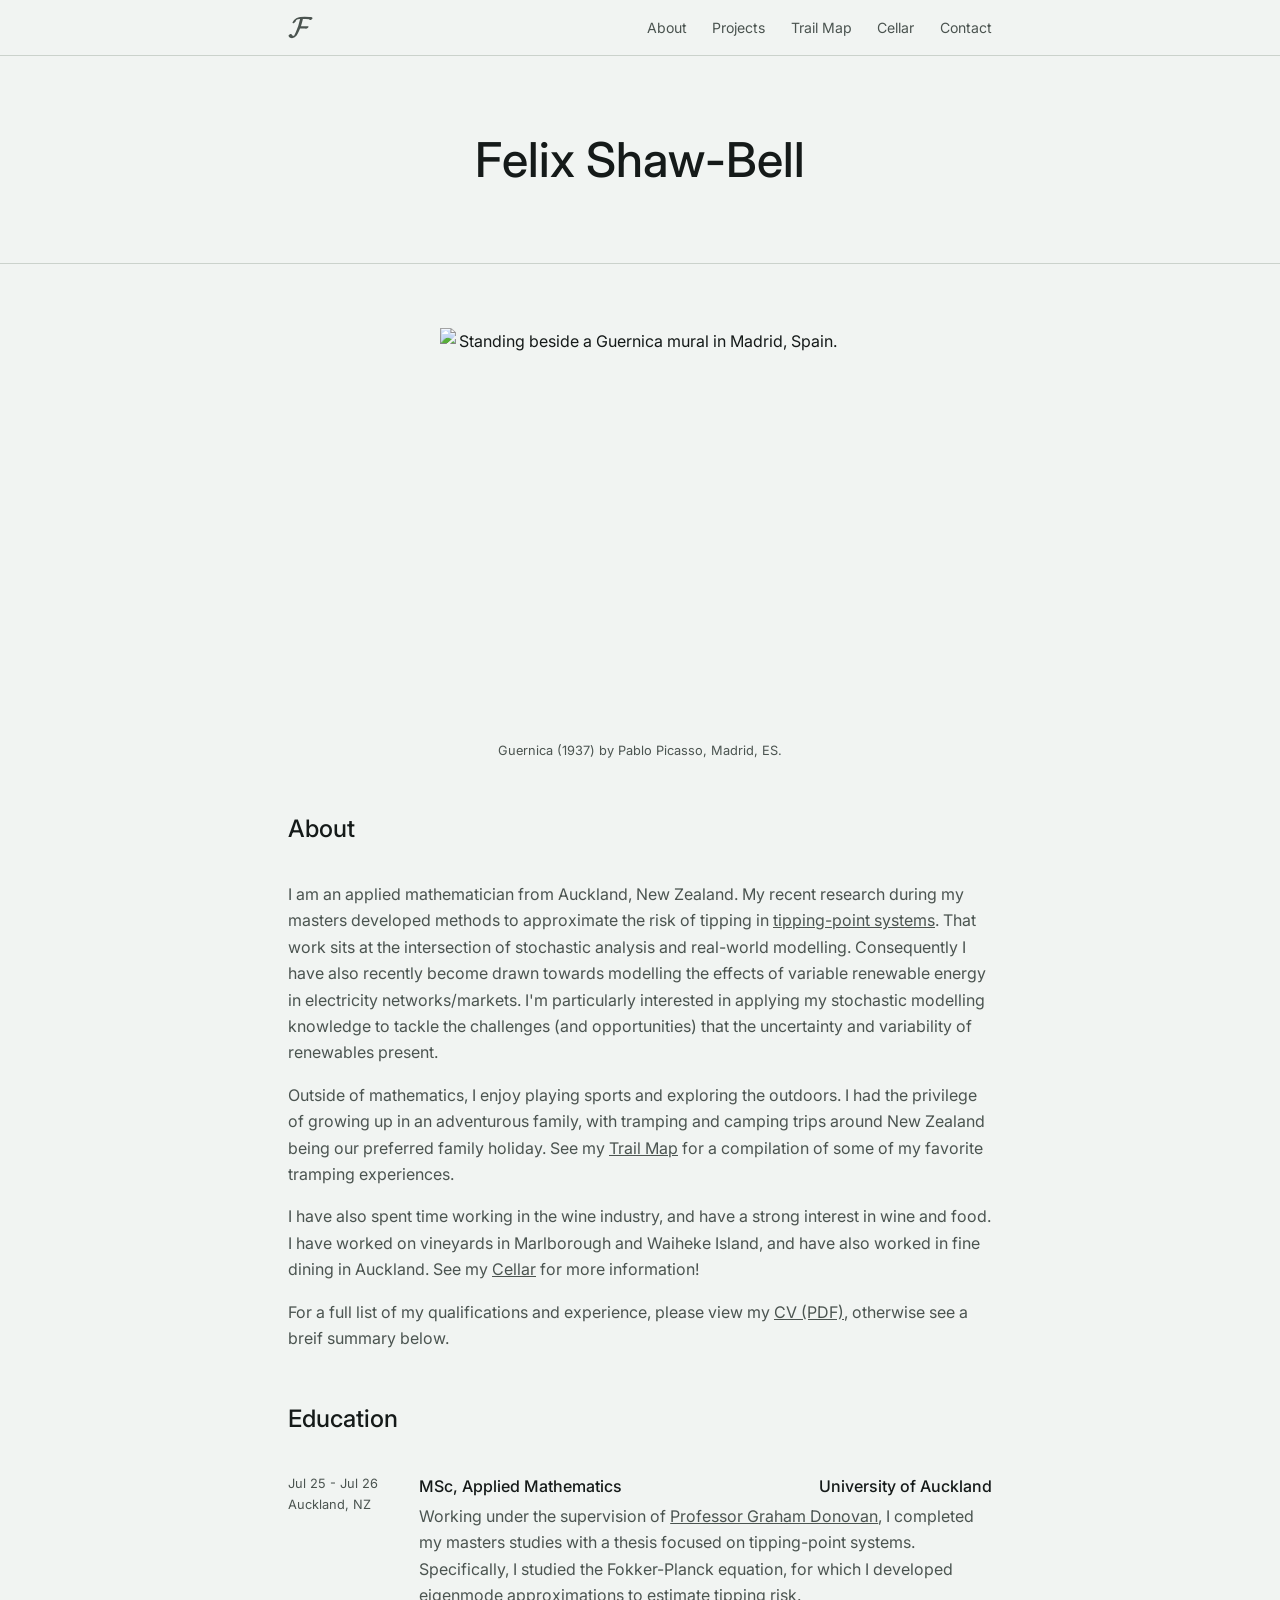
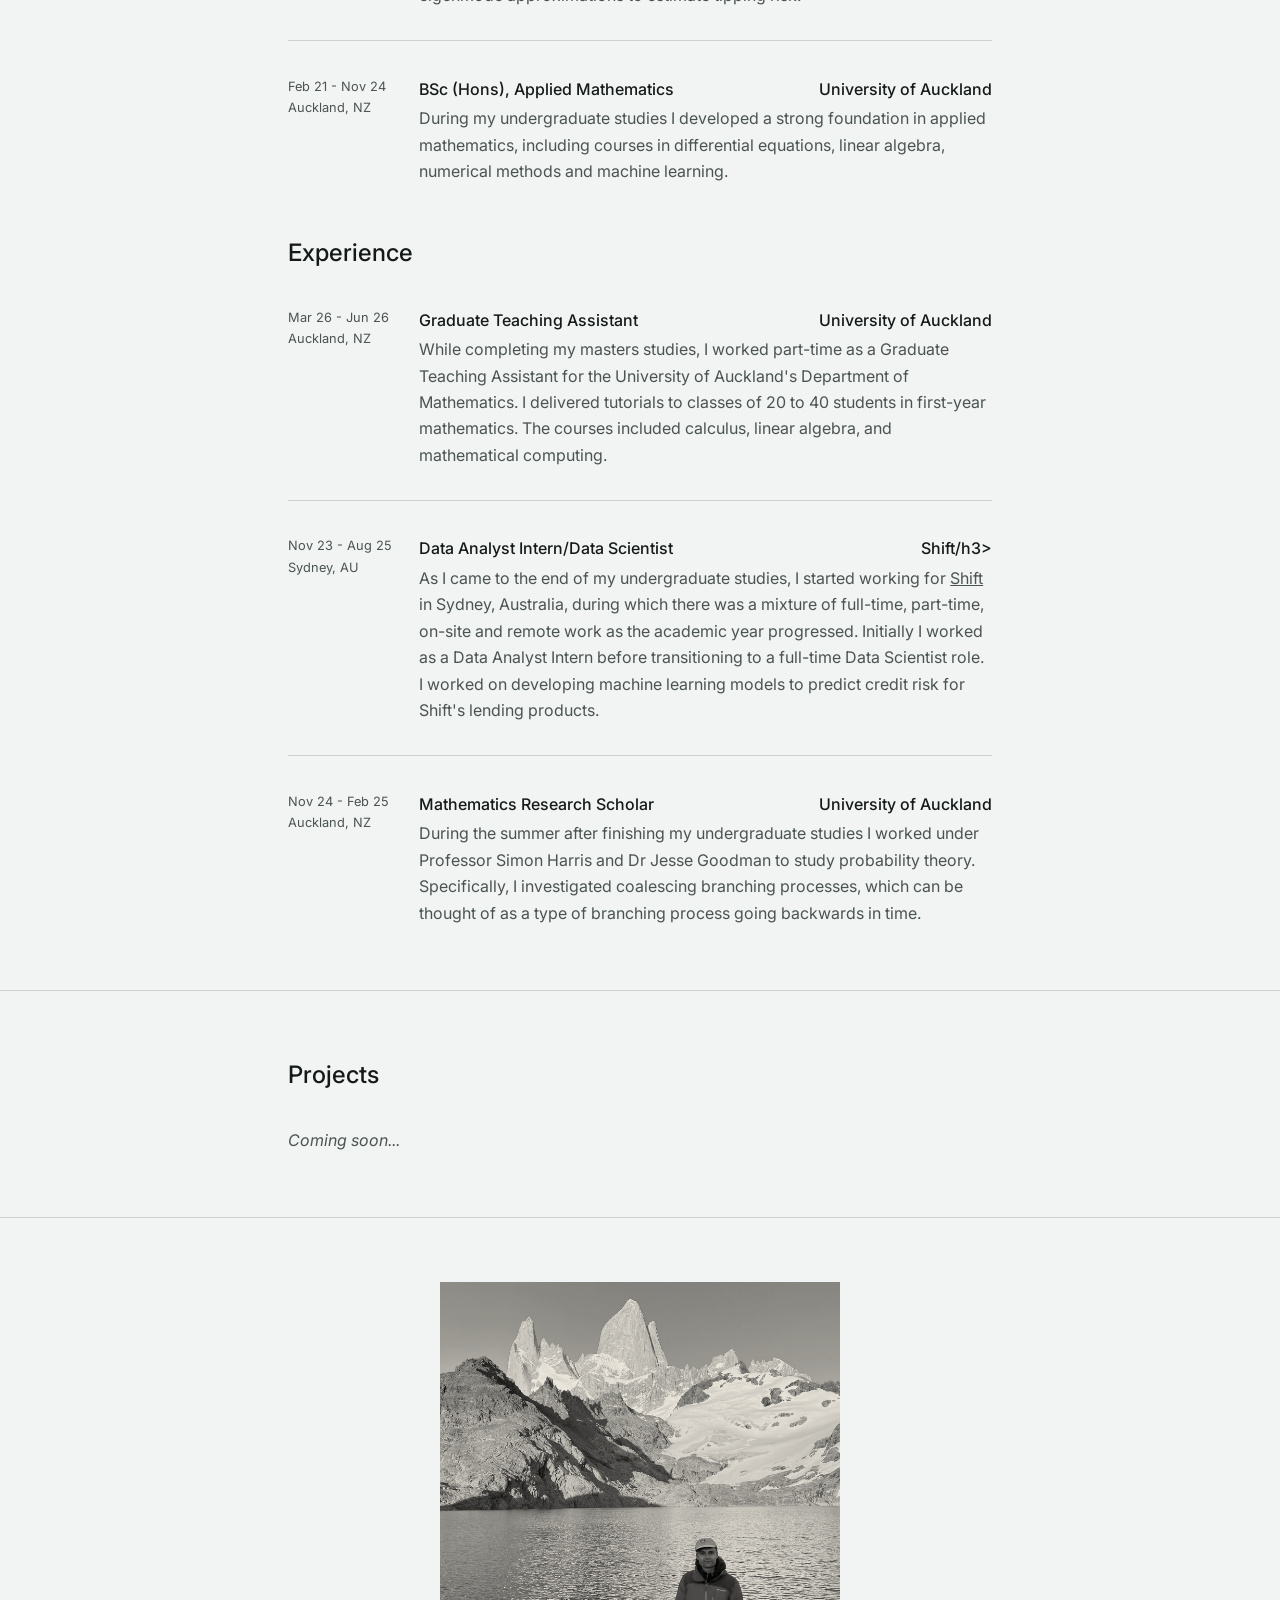
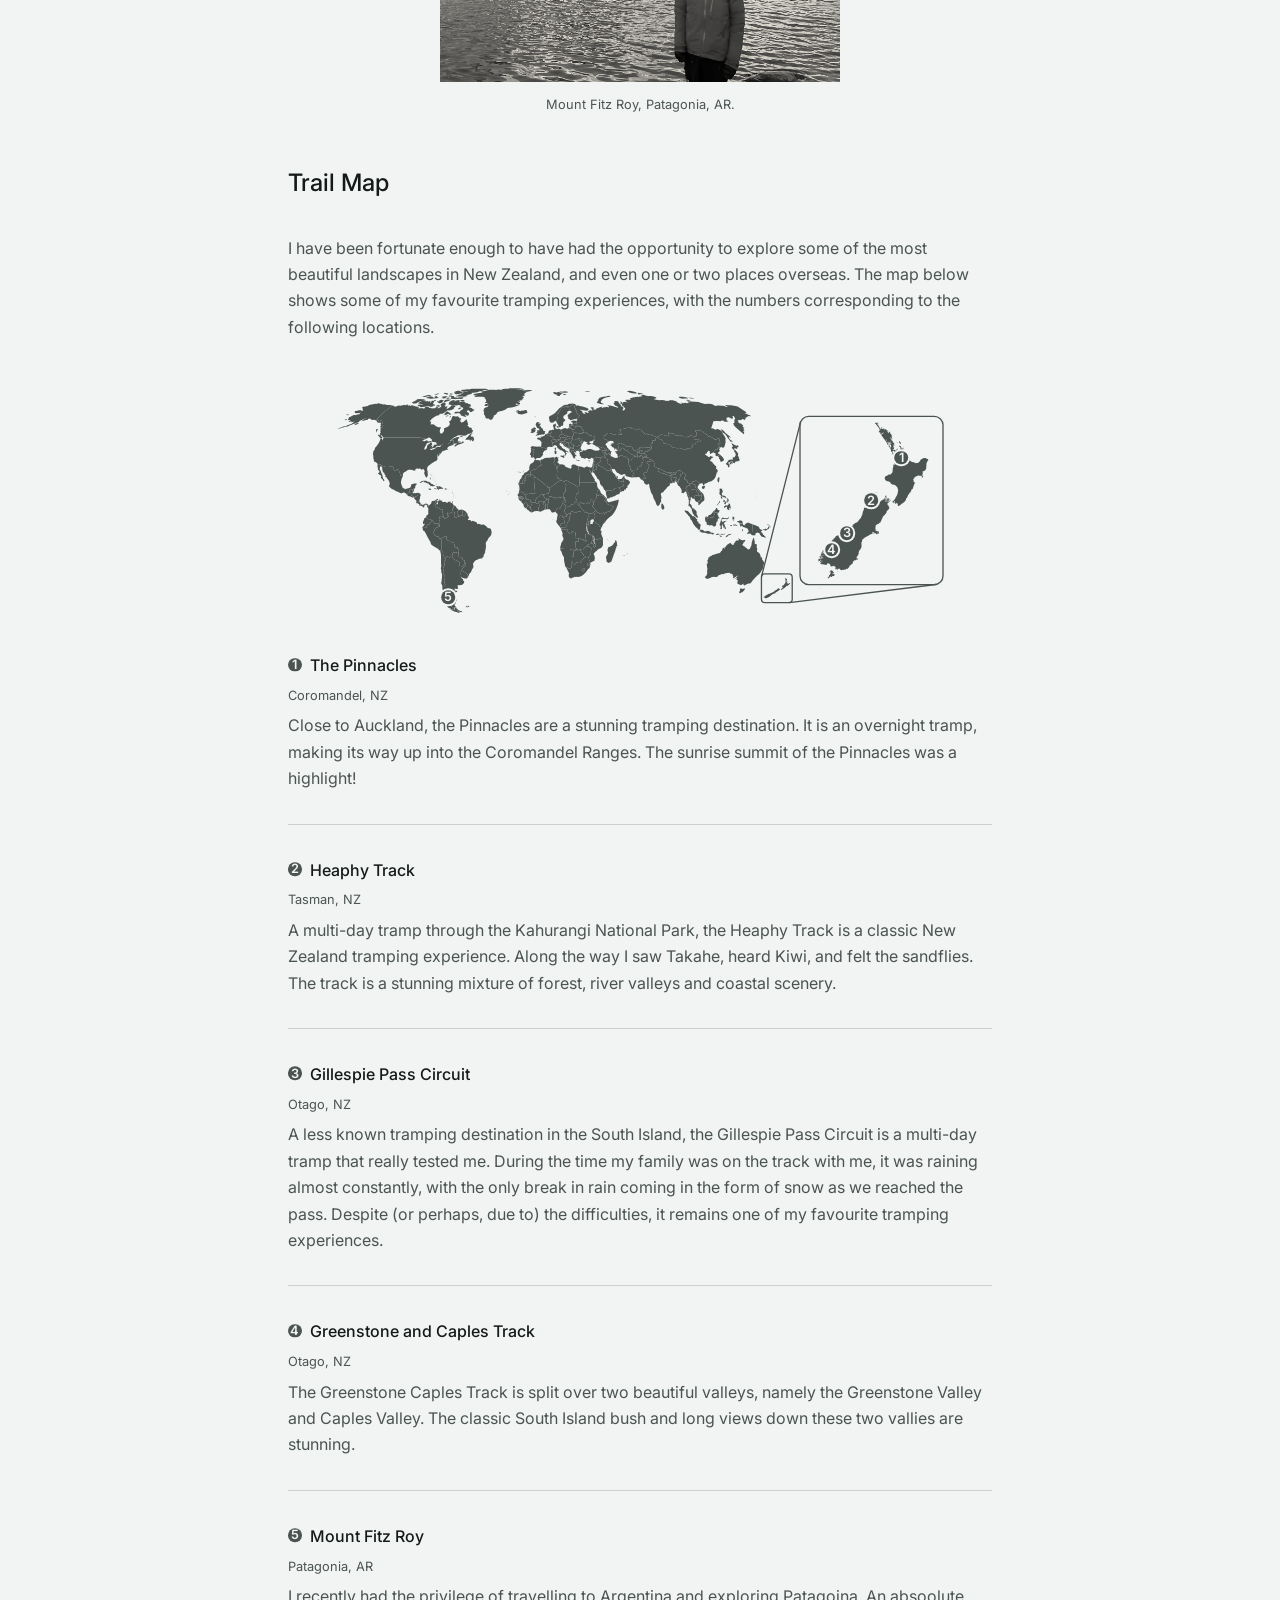
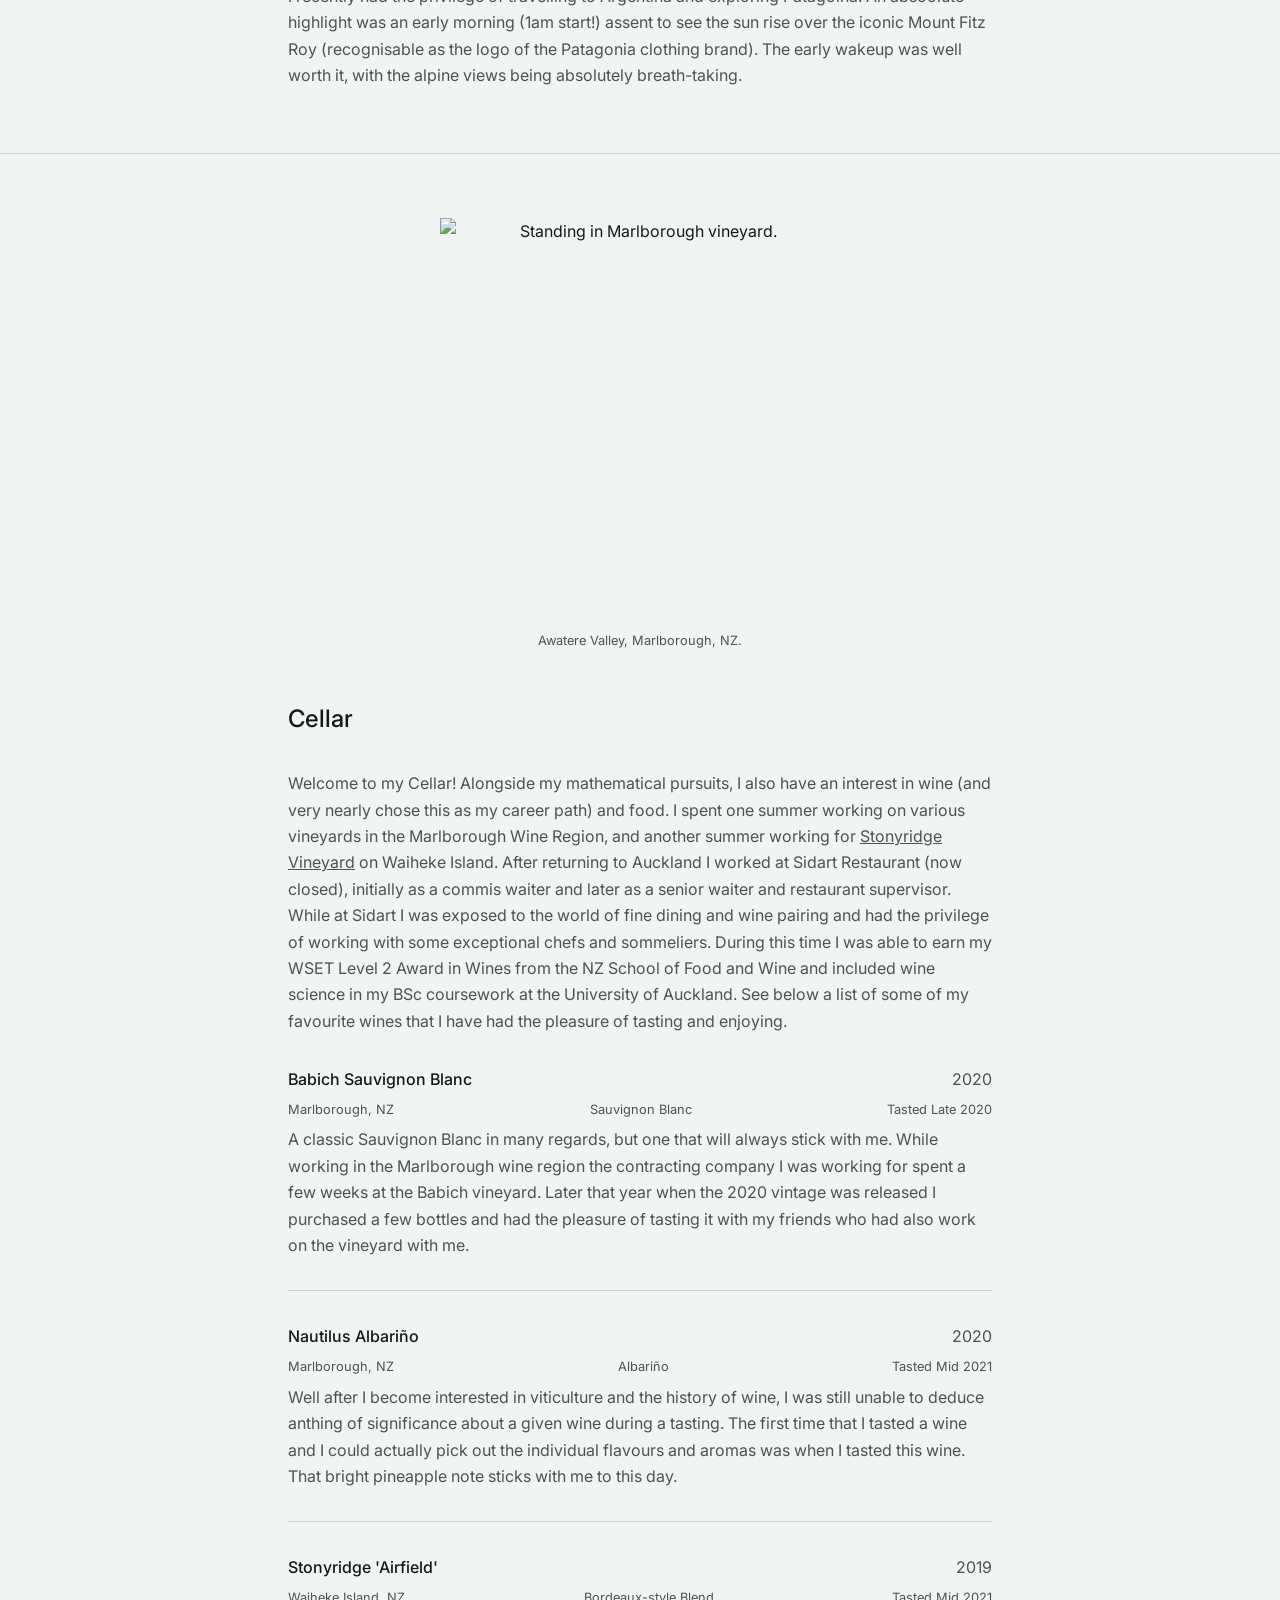
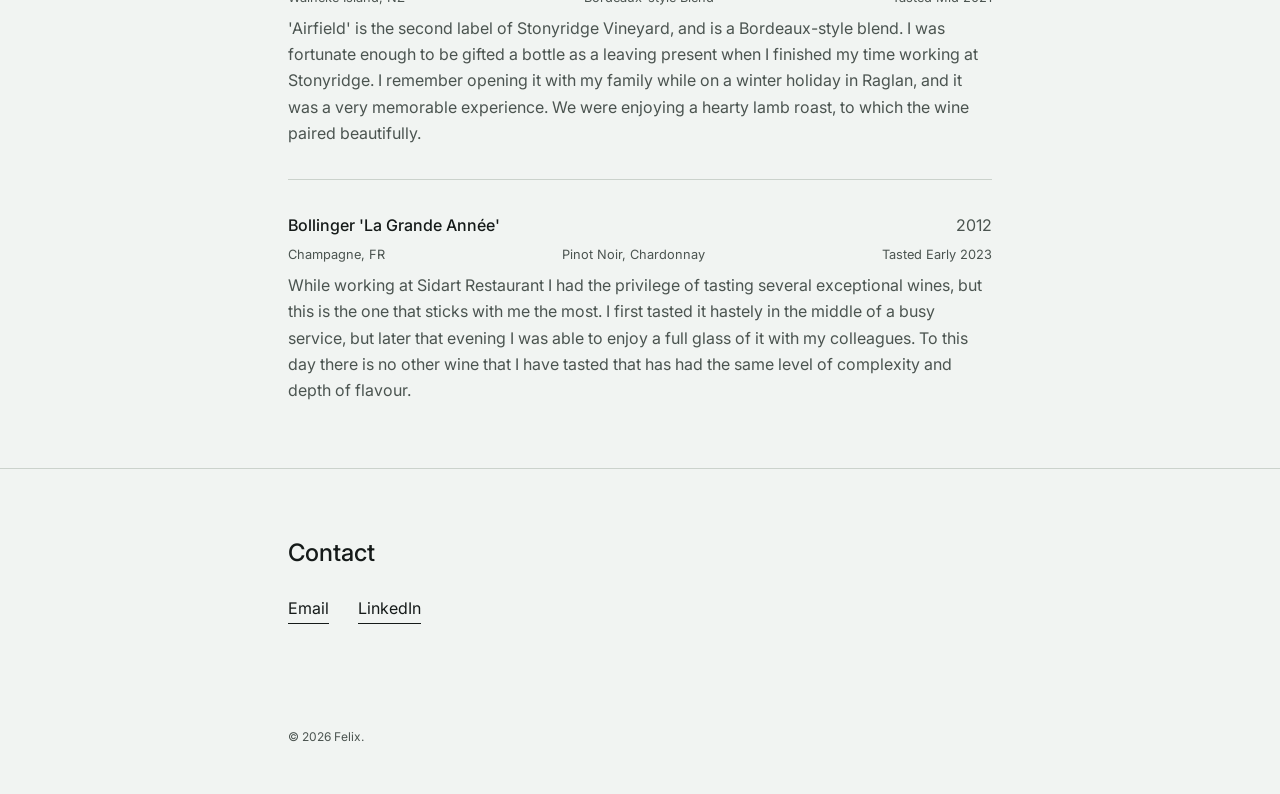
==== index.html @ f69c4944 "Hover icon." ====
<!DOCTYPE html>
<html lang="en">
  
<head>
<meta charset="UTF-8">
<meta name="viewport" content="width=device-width, initial-scale=1.0">
<title>Felix Shaw-Bell</title>
<link rel="icon" type="image/svg+xml" href="images/letter_F_logo_ink.svg">
<link rel="preconnect" href="https://fonts.googleapis.com">
<link rel="preconnect" href="https://fonts.gstatic.com" crossorigin>
<link href="https://fonts.googleapis.com/css2?family=Fraunces:opsz,wght@9..144,400;9..144,500;9..144,600&family=Inter:wght@400;500;600&family=JetBrains+Mono:wght@400;500&display=swap" rel="stylesheet">
<style>

  :root{
    --paper: #F1F4F2;
    --paper-dim: #E7EBE7;
    --ink: #151A19;
    --ink-soft: #4B5450;
    --teal: #1F6F6F;
    --teal-dim: #1F6F6F33;
    --amber: #B8863B;
    --orange: #f57900;
    --line: #CBD2CC;
    --max-w: 760px;
  }

  * { margin: 0; padding: 0; box-sizing: border-box; scroll-margin-top: 3rem;}

  html { scroll-behavior: smooth; }

  body{
    background: var(--paper);
    color: var(--ink);
    font-family: 'Inter', sans-serif;
    line-height: 1.65;
    font-size: 16px;
    -webkit-font-smoothing: antialiased;
  }

  a { color: inherit; 
    transition: color 0.3s ease;
    }
  
  a:hover {
    color: var(--ink);
  }

  .marker:hover {
    background: var(--ink); 
  }

  .wrap{
    max-width: var(--max-w);
    margin: 0 auto;
    padding: 0 1.75rem;
  }

  h1, h2, h3 { font-family: 'Inter', sans-serif; font-weight: 500; letter-spacing: 0; }

  /* ---------- Nav ---------- */
  header{
    position: sticky; top: 0; z-index: 10;
    background: rgba(241,244,242,0.88);
    backdrop-filter: blur(6px);
    border-bottom: 1px solid var(--line);
  }
  header .wrap{
    display: flex; 
    align-items: center; 
    justify-content: space-between;
    padding-top: 0.9rem; padding-bottom: 0.9rem;
  }
  header .wrap > a {
    display: flex;
    align-items: center;
  }

  nav ul{ list-style: none; display: flex; gap: 1.6rem; }
  nav a{
    font-size: 0.88rem; text-decoration: none; color: var(--ink-soft);
    transition: color 0.3s ease;
  }
  nav a:hover{ color: var(--ink); }

  /* ---------- Hero ---------- */
  .hero{
    position: relative;
    padding: 4rem 0 4rem;
    overflow: hidden;
  }
  .hero .wrap{ position: relative; z-index: 2; }
  .hero h1{
    font-size: clamp(2.1rem, 5vw, 3rem);
    max-width: var(--max-w);
    margin: 0 0 0;
  }

  /* ---------- Sections ---------- */
  section.block{
    padding: 4rem 0 4rem;
    border-top: 1px solid var(--line);
  }
  section.block h2{
    font-size: 1.5rem;
    color: var(--ink);
    margin: 3rem 0 0;
  }
  section.block h3{
    font-size: 1.25rem;
    color: var(--ink);
    margin: 2rem 0 0;
  }
  section.block .body-text{
    color: var(--ink-soft);
    max-width: var(--max-w);
    margin: 2rem 0 0;
  }
  section.block .body-text + .body-text{ margin-top: 1rem; }

  section.block > .wrap:first-of-type > h2:first-child {
    margin-top: 0;
  }

  .t-row{
    display: grid;
    grid-template-columns: 7rem 1fr;
    gap: 1.2rem;
    padding: 2rem 0 2rem;
    border-bottom: 1px solid var(--line);
  }
  .t-row:last-child{ 
    border-bottom: none; 
    padding-bottom: 0;
  }
  .t-row .when{
    font-family: 'Inter', sans-serif;
    font-size: 0.8rem;
    color: var(--ink-soft);
    padding-top: 0.15rem;
  }
  .t-row .what{ padding-top: 0.15rem; }
  .t-row .what h3{ font-size: 1rem; margin-top: 0; margin-bottom: 0.2rem; }
  .t-row .what p{ font-size: 1rem; color: var(--ink-soft); }


  /* ---------- Wine Notes ---------- */
  .wine-note {
    max-width: var(--max-w);
    margin: 0 0 0;
    padding: 2rem 0 2rem;
    border-bottom: 1px solid var(--line);
  }
  .wine-note:last-child{ 
    border-bottom: none; 
    padding-bottom: 0;
  }
  .wine-note .wine-note__header h3{ font-size: 1rem; margin: 0 0 0 ; }

  .wine-note__header {
    display: flex;
    justify-content: space-between;
    margin: 0;
    padding: 0;
    border-bottom: none;
    z-index: 0;
  }
  .wine-note__name {
    font-size: 1rem;
    color: var(--ink);
  }
  .wine-note__vintage {
    font-size: 1rem;
    color: var(--ink-soft);
    white-space: nowrap;
  }
  .wine-note__meta {
    display: flex;
    flex-wrap: wrap;
    justify-content: space-between;
    margin-top: 0.4rem;
    font-size: 0.8rem;
    color: var(--ink-soft);
  }

  .wine-note__vineyard {
    font-weight: 500;
    color: var(--ink);
  }
  .wine-note__body {
    margin-top: 0.4rem;
    color: var(--ink-soft);
    line-height: 1.65;
  }

  /* ---------- Figures ---------- */
  figure {
    margin: 3rem 0rem 0rem;
    text-align: center;
  }
  section.block > .wrap figure:first-child {
    margin-top: 0;
  }

  figure img {
    display: block;
    margin: 0 auto;
    max-width: 100%;
    height: auto;
  }
  .figure-caption {
    margin-top: 0.75rem;
    font-family: 'Inter', sans-serif;
    font-size: 0.8rem;
    color: var(--ink-soft);
    text-align: center;
  }

  .marked-image {
    position: relative;
    display: inline-block;
    max-width: 100%;
  }

  .marked-image img {
    display: block;
    width: 100%;
    height: auto;
  }

  .marker {
    position: absolute;
    transform: translate(-50%, -50%); /* centers marker on the coordinate */
    width: 0.85rem;
    height: 0.85rem;
    display: flex;
    align-items: center;
    justify-content: center;
    background: var(--ink-soft);
    color: var(--paper);
    font-family: 'Inter', sans-serif;
    font-size: 0.8rem;
    font-weight: 600;
    border-radius: 50%;
    box-shadow: 0 0 0 2px var(--paper);
    text-decoration: none;
    cursor: pointer;
    transition: background 0.3s ease;
  }

  .marker:hover {
    background: var(--paper); 
    color: var(--ink-soft);
    box-shadow: 0 0 0 2px var(--ink-soft)
  }

  .hike-entry {
    max-width: var(--max-w);
    margin: 0 0 0;
    padding: 2rem 0 2rem;
    border-bottom: 1px solid var(--line);
  }
  .hike-entry:last-child{ 
    border-bottom: none; 
    padding-bottom: 0;
  }
  /* Reuses the same marker look, but sized for inline text rather than image overlay */
  .marker--inline {
    position: static;      /* overrides position: absolute from the image marker */
    transform: translate(0%, -5%);       /* overrides the translate centering */
    margin-right: 0.5rem;
    flex-shrink: 0;
    cursor: auto;
  }
    .marker--inline:hover {
    background: var(--ink-soft); 
  }
  .hike-entry__header {
    display: flex;
    align-items: center;
    margin: 0;
    padding: 0;
    border-bottom: none;
    z-index: 0;
  }
  .hike-entry .hike-entry__header h3{ font-size: 1rem; margin: 0 0 0 0;}

  .hike-entry__name {
    font-size: 1rem;
    color: var(--ink);
    margin: 0;
  }

  .hike-entry__location {
    font-size: 0.8rem;
    color: var(--ink-soft);
    margin-top: 0.4rem;
  }

  .hike-entry__body {
    margin-top: 0.4rem;
    color: var(--ink-soft);
    line-height: 1.65;
  }


  /* ---------- Contact ---------- */
  .contact-row{
    margin-top: 1.4rem;
    display: flex;
    flex-wrap: wrap;
    gap: 1.8rem;
  }
  .contact-row a{
    text-decoration: none;
    border-bottom: 1px solid var(--ink);
    padding-bottom: 2px;
  }
  
  footer{
    padding: 2.4rem 0 3rem;
    color: var(--ink-soft);
    font-size: 0.75rem;
  }

</style>
</head>
<body>

<header>
  <div class="wrap">
    <a href="#"><img src="images/letter_F_ink_soft.svg" width="25" height="25"></a>
    <nav>
      <ul>
        <li><a href="#about">About</a></li>
        <li><a href="#projects">Projects</a></li>
        <li><a href="#trail-map">Trail Map</a></li>
        <li><a href="#cellar">Cellar</a></li>
        <li><a href="#contact">Contact</a></li>
      </ul>
    </nav>
  </div>
</header>

<main id="top">

  <section class="hero">
    <div class="wrap", style="text-align: center;">
      <h1>Felix Shaw-Bell</h1>
    </div>
  </section>

  <section class="block" id="about">
    <div class="wrap">
      <figure class="figure">
        <img src="images/Felix_Guernica.png" alt="Standing beside a Guernica mural in Madrid, Spain." width="400" height="400">
        <figcaption class="figure-caption">Guernica (1937) by Pablo Picasso, Madrid, ES.</figcaption>
      </figure>
      <h2>About</h2>
      <p class="body-text">
        I am an applied mathematician from Auckland, New Zealand. My recent research during my masters developed
        methods to approximate the risk of tipping in
        <a href="https://en.wikipedia.org/wiki/Tipping_points_in_the_climate_system">tipping-point systems</a>.
        That work sits at the intersection of stochastic analysis and
        real-world modelling. Consequently I have also recently become drawn towards
        modelling the effects of variable renewable energy in electricity networks/markets. 
        I'm particularly interested in applying my stochastic modelling knowledge
        to tackle the challenges (and opportunities) that the uncertainty and variability 
        of renewables present.
      </p>
      <p class="body-text">
        Outside of mathematics, I enjoy playing sports and exploring the outdoors. I had the privilege of growing up in an adventurous
        family, with tramping and camping trips around New Zealand being our preferred family holiday. 
        See my <a href="#trail-map">Trail Map</a> for 
        a compilation of some of my favorite tramping experiences.
      </p>
      <p class="body-text">
        I have also spent time working in the wine industry, and have a strong interest in wine
        and food. I have worked on vineyards in Marlborough and Waiheke Island, and have also
        worked in fine dining in Auckland. See my <a href="#cellar">Cellar</a> for 
        more information!
      </p>
      <p class="body-text">
        For a full list of my qualifications and experience, please view my
        <a href="Felix_Shaw_Bell_CV.pdf" target="_blank" rel="noopener noreferrer">CV (PDF)</a>, 
        otherwise see a breif summary below.
      </p>
    </div>
    <div class="wrap">
      <h2>Education</h2>
      <div class="t-row">
        <!--<div class="when" style="display: flex; justify-content: space-between;">
          <span>Jul 2025 – Jul 2026</span>
          <span>Auckland, NZ</span>
        </div> -->
        <div class="when">
          Jul 25 - Jul 26 <br.>
          Auckland, NZ
        </div>
        <div class="what">
          <div style="display: flex; justify-content: space-between;">
          <span><h3>MSc, Applied Mathematics</h3></span>
          <span><h3>University of Auckland</h3></span>
        </div>
          
        <p>Working under the supervision of <a href="https://www.math.auckland.ac.nz/~gdon030/">Professor Graham Donovan</a>, 
          I completed my masters studies with a thesis focused on tipping-point systems. 
          Specifically, I studied the Fokker-Planck equation, for which I developed eigenmode approximations
          to estimate tipping risk.</p>
        </div>
      </div>
      <div class="t-row">
        <div class="when">
          Feb 21 - Nov 24 <br.>
          Auckland, NZ
        </div>
        <div class="what">
          <div style="display: flex; justify-content: space-between;">
            <span><h3>BSc (Hons), Applied Mathematics</h3></span>
            <span><h3>University of Auckland</h3></span>
          </div>
          <p>During my undergraduate studies I developed a strong foundation in applied mathematics, including 
            courses in differential equations, linear algebra, numerical methods and machine learning.
          </p>
        </div>
      </div>
    </div>
    <div class="wrap">
      <h2>Experience</h2>
      <div class="t-row">
        <div class="when">
          Mar 26 - Jun 26 <br.>
          Auckland, NZ
        </div>
        <div class="what">
          <div style="display: flex; justify-content: space-between;">
            <span><h3>Graduate Teaching Assistant</h3></span>
            <span><h3>University of Auckland</h3></span>
          </div>
          <p>While completing my masters studies, I worked part-time as a Graduate Teaching Assistant
             for the University of Auckland's Department of Mathematics. I
             delivered tutorials to classes of 20 to 40 students in first-year 
            mathematics. The courses included calculus, linear algebra, 
            and mathematical computing.</p>
        </div>
      </div>
      <div class="t-row">
        <div class="when">
          Nov 23 - Aug 25 <br.>
          Sydney, AU
        </div>
        <div class="what">
          <div style="display: flex; justify-content: space-between;">
            <span><h3>Data Analyst Intern/Data Scientist</h3></span>
            <span><h3>Shift/h3></span>
          </div>
          <p>As I came to the end of my undergraduate studies, I started working for 
            <a href="https://www.shift.com.au/">Shift</a>
            in Sydney, Australia, during which there was a mixture of full-time, part-time,
            on-site and remote work as the academic year progressed. Initially I worked as 
            a Data Analyst Intern before transitioning to a 
            full-time Data Scientist role. I worked on developing machine learning models to 
            predict credit risk for Shift's lending products.</p>
        </div>
      </div>
      <div class="t-row">
        <div class="when">
          Nov 24 - Feb 25 <br.>
          Auckland, NZ
        </div>
        <div class="what">
          <div style="display: flex; justify-content: space-between;">
            <span><h3>Mathematics Research Scholar</h3></span>
            <span><h3>University of Auckland</h3></span>
          </div>
          <p>During the summer after finishing my undergraduate studies 
            I worked under Professor Simon Harris and Dr Jesse Goodman to study 
            probability theory. Specifically, I investigated coalescing branching 
            processes, which can be thought of as a type of branching process 
            going backwards in time.</p>
        </div>
      </div>
    </div>
  </section>

  <section class="block" id="projects">
    <div class="wrap">
      <h2>Projects</h2>
      <p class="body-text">
        <i>Coming soon...</i>
      </p>
    </div>
  </section>

  <section class="block" id="trail-map">
    <div class="wrap">
      <figure class="figure">
        <img src="images/Felix_Patagonia.png" alt="Mount Fitz Roy. Patagonia, Argentina." width="400" height="400">
        <figcaption class="figure-caption">Mount Fitz Roy, Patagonia, AR.</figcaption>
      </figure>
      <h2>Trail Map</h2>
      <p class="body-text">
        I have been fortunate enough to have had the opportunity to explore some of the most beautiful 
        landscapes in New Zealand, and even one or two places overseas. 
        The map below shows some of my favourite tramping experiences, with the 
        numbers corresponding to the following locations.
      </p>
      <figure class="figure">
        <div class="marked-image">
          <img src="images/world.svg" alt="World map, NZ enlarged." style="width: calc(0.8 * var(--max-w)); height: auto;">

          <a href="#pinnicales" class="marker" style="top: 31%; left: 93%;">1</a>
          <a href="#heaphy" class="marker" style="top: 50%; left: 88%;">2</a>
          <a href="#gillespie_pass" class="marker" style="top: 64.5%; left: 84%;">3</a>
          <a href="#greenstone_caples" class="marker" style="top: 72%; left: 81.5%;">4</a>
          <a href="#mt_fitzroy" class="marker" style="top: 93%; left: 18.5%;">5</a>
        </div>
      </figure>

      <div class="hike-entry", id="pinnicales">
          <header class="hike-entry__header">
            <div class="marker marker--inline">1</div>
            <h3 class="hike-entry__name">The Pinnacles</h3>
          </header>
          <div class="hike-entry__location">Coromandel, NZ</div>
          <p class="hike-entry__body">
            Close to Auckland, the Pinnacles are a stunning tramping destination. 
            It is an overnight tramp, making its way up into the Coromandel Ranges.
            The sunrise summit of the Pinnacles was a highlight!
          </p>
      </div>
      <div class="hike-entry", id="heaphy">
          <header class="hike-entry__header">
            <div class="marker marker--inline">2</div>
            <h3 class="hike-entry__name">Heaphy Track</h3>
          </header>
          <div class="hike-entry__location">Tasman, NZ</div>
          <p class="hike-entry__body">
            A multi-day tramp through the Kahurangi National Park, the Heaphy Track is a 
            classic New Zealand tramping experience. Along the way I saw Takahe, heard Kiwi,
            and felt the sandflies. The track is a stunning mixture of forest, river valleys and 
            coastal scenery.
          </p>
      </div>
      <div class="hike-entry", id="gillespie_pass">
          <header class="hike-entry__header">
            <div class="marker marker--inline">3</div>
            <h3 class="hike-entry__name">Gillespie Pass Circuit</h3>
          </header>
          <div class="hike-entry__location">Otago, NZ</div>
          <p class="hike-entry__body">
            A less known tramping destination in the South Island, the Gillespie Pass Circuit 
            is a multi-day tramp that really tested me. During the time my family was
            on the track with me, it was raining almost constantly, with the only break in rain
            coming in the form of snow as we reached the pass. Despite (or perhaps, due to) the difficulties,
            it remains one of my favourite tramping experiences.
          </p>
      </div>
      <div class="hike-entry", id="greenstone_caples">
          <header class="hike-entry__header">
            <div class="marker marker--inline">4</div>
            <h3 class="hike-entry__name">Greenstone and Caples Track</h3>
          </header>
          <div class="hike-entry__location">Otago, NZ</div>
          <p class="hike-entry__body">
            The Greenstone Caples Track is split over two beautiful valleys, namely the Greenstone
            Valley and Caples Valley. The classic South Island bush and long views down these two
            vallies are stunning.
          </p>
      </div>
      <div class="hike-entry", id="mt_fitzroy">
          <header class="hike-entry__header">
            <div class="marker marker--inline">5</div>
            <h3 class="hike-entry__name">Mount Fitz Roy</h3>
          </header>
          <div class="hike-entry__location">Patagonia, AR</div>
          <p class="hike-entry__body">
            I recently had the privilege of travelling to Argentina and exploring Patagoina.
            An absoolute highlight was an early morning (1am start!) assent to see the sun rise 
            over the iconic Mount Fitz Roy (recognisable as the logo of the Patagonia clothing brand). 
            The early wakeup was well worth it, with the alpine views being absolutely breath-taking.
          </p>
      </div>
    </div>
  </section>

  <section class="block" id="cellar">
    <div class="wrap">
      <figure class="figure">
        <img src="images/Felix_Marlborough.png" alt="Standing in Marlborough vineyard." width="400" height="400">
        <figcaption class="figure-caption">Awatere Valley, Marlborough, NZ.</figcaption>
      </figure>
      <h2>Cellar</h2>
      <p class="body-text">
        Welcome to my Cellar! Alongside my mathematical pursuits, I also have an interest in wine (and very 
        nearly chose this as my career path) and food.
        I spent one summer working on various vineyards in the Marlborough Wine Region, and another 
        summer working for <a href="https://stonyridge.com/">Stonyridge Vineyard</a> on Waiheke Island. 
        After returning to Auckland I worked at Sidart Restaurant (now closed), initially as a commis waiter
        and later as a senior waiter and restaurant supervisor. While at Sidart I was exposed to
        the world of fine dining and wine pairing and had the privilege of working with some exceptional chefs 
        and sommeliers. During this time I was able to earn my WSET Level 2 Award in Wines from the NZ 
        School of Food and Wine and included wine science in my BSc coursework 
        at the University of Auckland. See below a list of some of my favourite wines that I 
        have had the pleasure of tasting and enjoying.
      </p>

      <article class="wine-note">
        <header class="wine-note__header">
          <h3 class="wine-note__name">Babich Sauvignon Blanc</h3>
          <span class="wine-note__vintage">2020</span>
        </header>

        <div class="wine-note__meta">
          <span class="wine-note__location">Marlborough, NZ</span>
          <span class="wine-note__variety">Sauvignon Blanc</span>
          <span class="wine-note__tasted">Tasted Late 2020</span>
        </div>

        <p class="wine-note__body">
          A classic Sauvignon Blanc in many regards, but one that will always stick with me. 
          While working in the Marlborough wine region the contracting company I was working for 
          spent a few weeks at the Babich vineyard. Later that year when the 2020 vintage was released
          I purchased a few bottles and had the pleasure of tasting it with my friends who had also work on the
          vineyard with me. 
        </p>
      </article>

      <article class="wine-note">
        <header class="wine-note__header">
          <h3 class="wine-note__name">Nautilus Albariño</h3>
          <span class="wine-note__vintage">2020</span>
        </header>

        <div class="wine-note__meta">
          <span class="wine-note__location">Marlborough, NZ</span>
          <span class="wine-note__variety">Albariño</span>
          <span class="wine-note__tasted">Tasted Mid 2021</span>
        </div>

        <p class="wine-note__body">
          Well after I become interested in viticulture and the history of wine,
          I was still unable to deduce anthing of significance about a given wine during a
          tasting. The first time that I tasted a wine and I could actually pick out the 
          individual flavours and aromas was when I tasted this wine. That bright 
          pineapple note sticks with me to this day.
        </p>
      </article>

      <article class="wine-note">
        <header class="wine-note__header">
          <h3 class="wine-note__name">Stonyridge 'Airfield'</h3>
          <span class="wine-note__vintage">2019</span>
        </header>

        <div class="wine-note__meta">
          <span class="wine-note__location">Waiheke Island, NZ</span>
          <span class="wine-note__variety">Bordeaux-style Blend</span>
          <span class="wine-note__tasted">Tasted Mid 2021</span>
        </div>

        <p class="wine-note__body">
          'Airfield' is the second label of Stonyridge Vineyard, and is a Bordeaux-style blend.
          I was fortunate enough to be gifted a bottle as a leaving present when I finished 
          my time working at Stonyridge. I remember opening it with my family while on a 
          winter holiday in Raglan, and it was a very memorable experience. We were enjoying a 
          hearty lamb roast, to which the wine paired beautifully.
        </p>
      </article>

      <article class="wine-note">
        <header class="wine-note__header">
          <h3 class="wine-note__name">Bollinger 'La Grande Année'</h3>
          <span class="wine-note__vintage">2012</span>
        </header>

        <div class="wine-note__meta">
          <span class="wine-note__location">Champagne, FR</span>
          <span class="wine-note__variety">Pinot Noir, Chardonnay</span>
          <span class="wine-note__tasted">Tasted Early 2023</span>
        </div>

        <p class="wine-note__body">
          While working at Sidart Restaurant I had the privilege of tasting several exceptional 
          wines, but this is the one that sticks with me the most. I first tasted it hastely in the middle of a busy service,
          but later that evening I was able to enjoy a full glass of it with my colleagues. To this day there
          is no other wine that I have tasted that has had the same level of complexity and depth of flavour.
      </article>
      
    </div>
  </section>

  <section class="block" id="contact">
    <div class="wrap">
      <h2>Contact</h2>
    <!--<p class="body-text">
        Open to conversations about opportunities in stochastic modeling, renewable
        energy systems and of course wine!
      </p> -->
      <div class="contact-row">
        <a href="mailto:fshawbell@gmail.com">Email</a>
        <a href="https://www.linkedin.com/in/felix-shaw-bell-7b23b51b8/">LinkedIn</a>
      </div>
    </div>
  </section>

</main>

<footer>
  <div class="wrap">
    &copy; 2026 Felix.
  </div>
</footer>

</body>
</html>
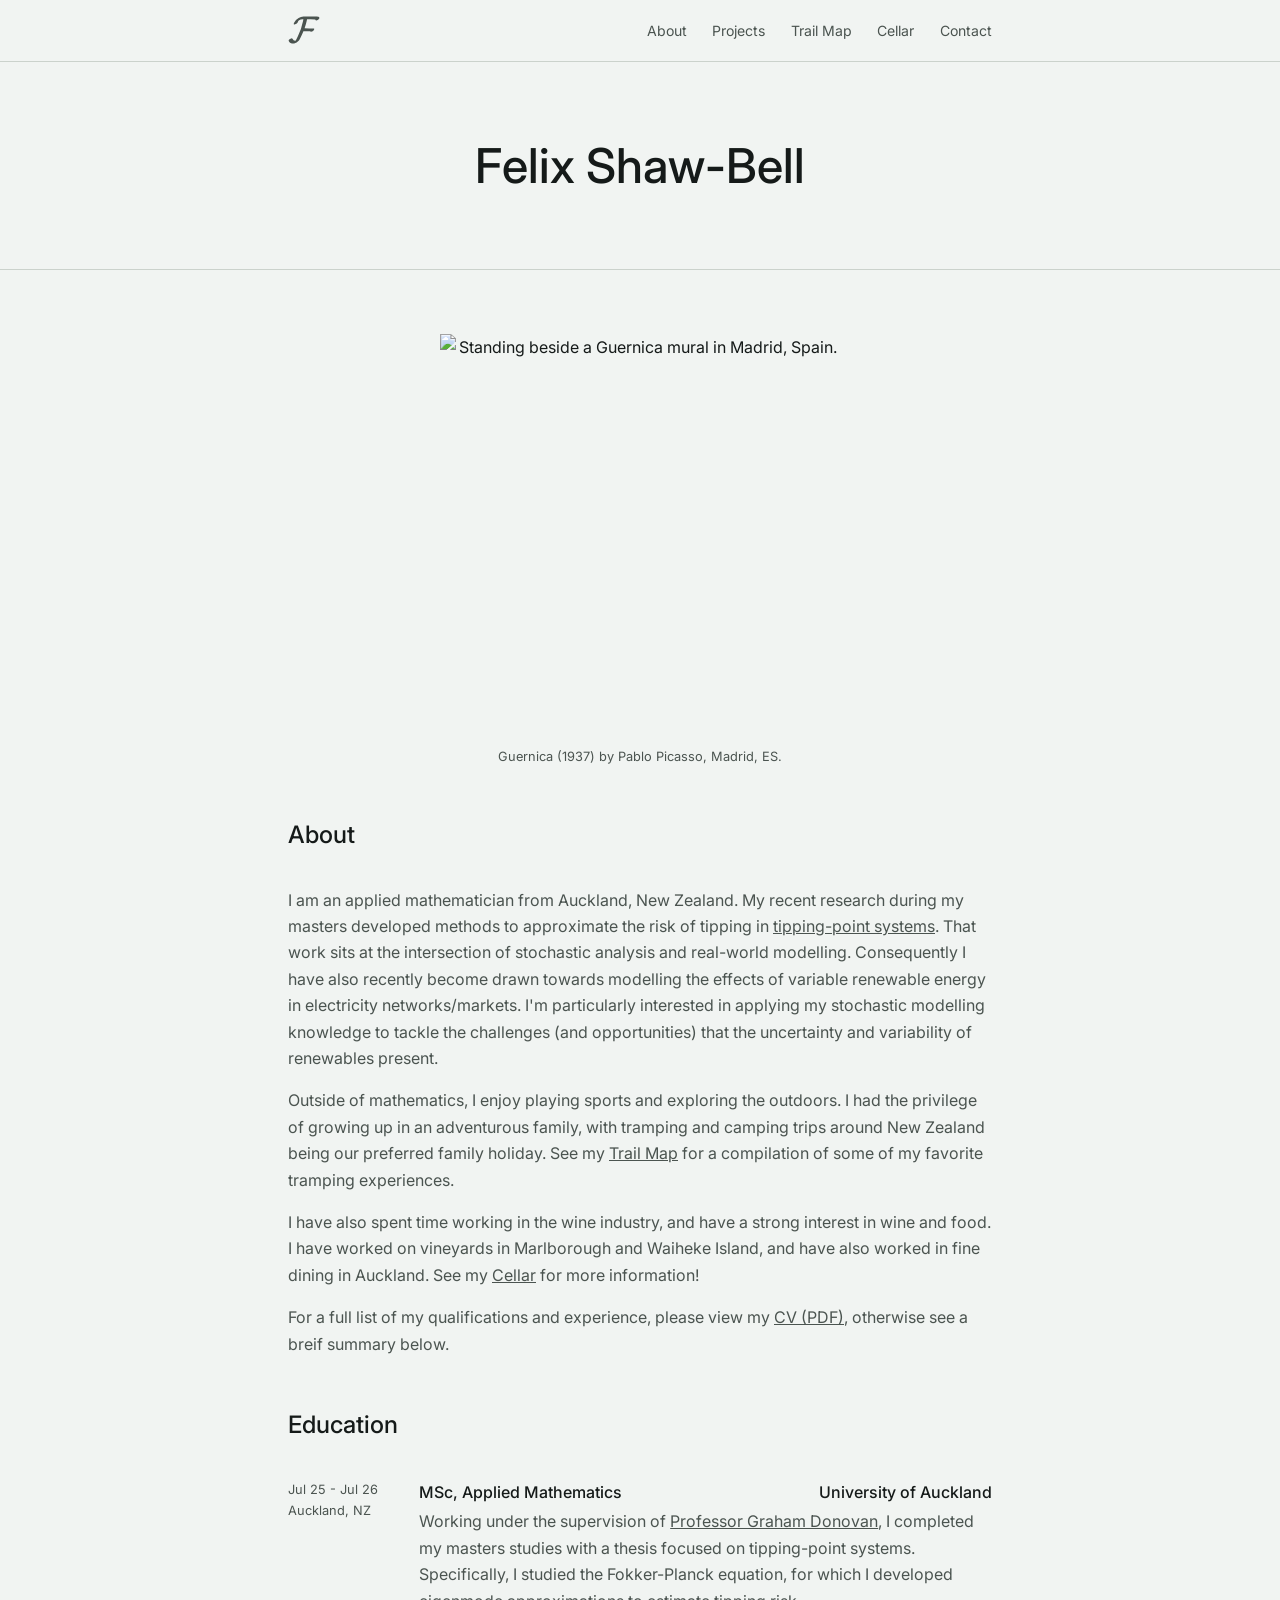
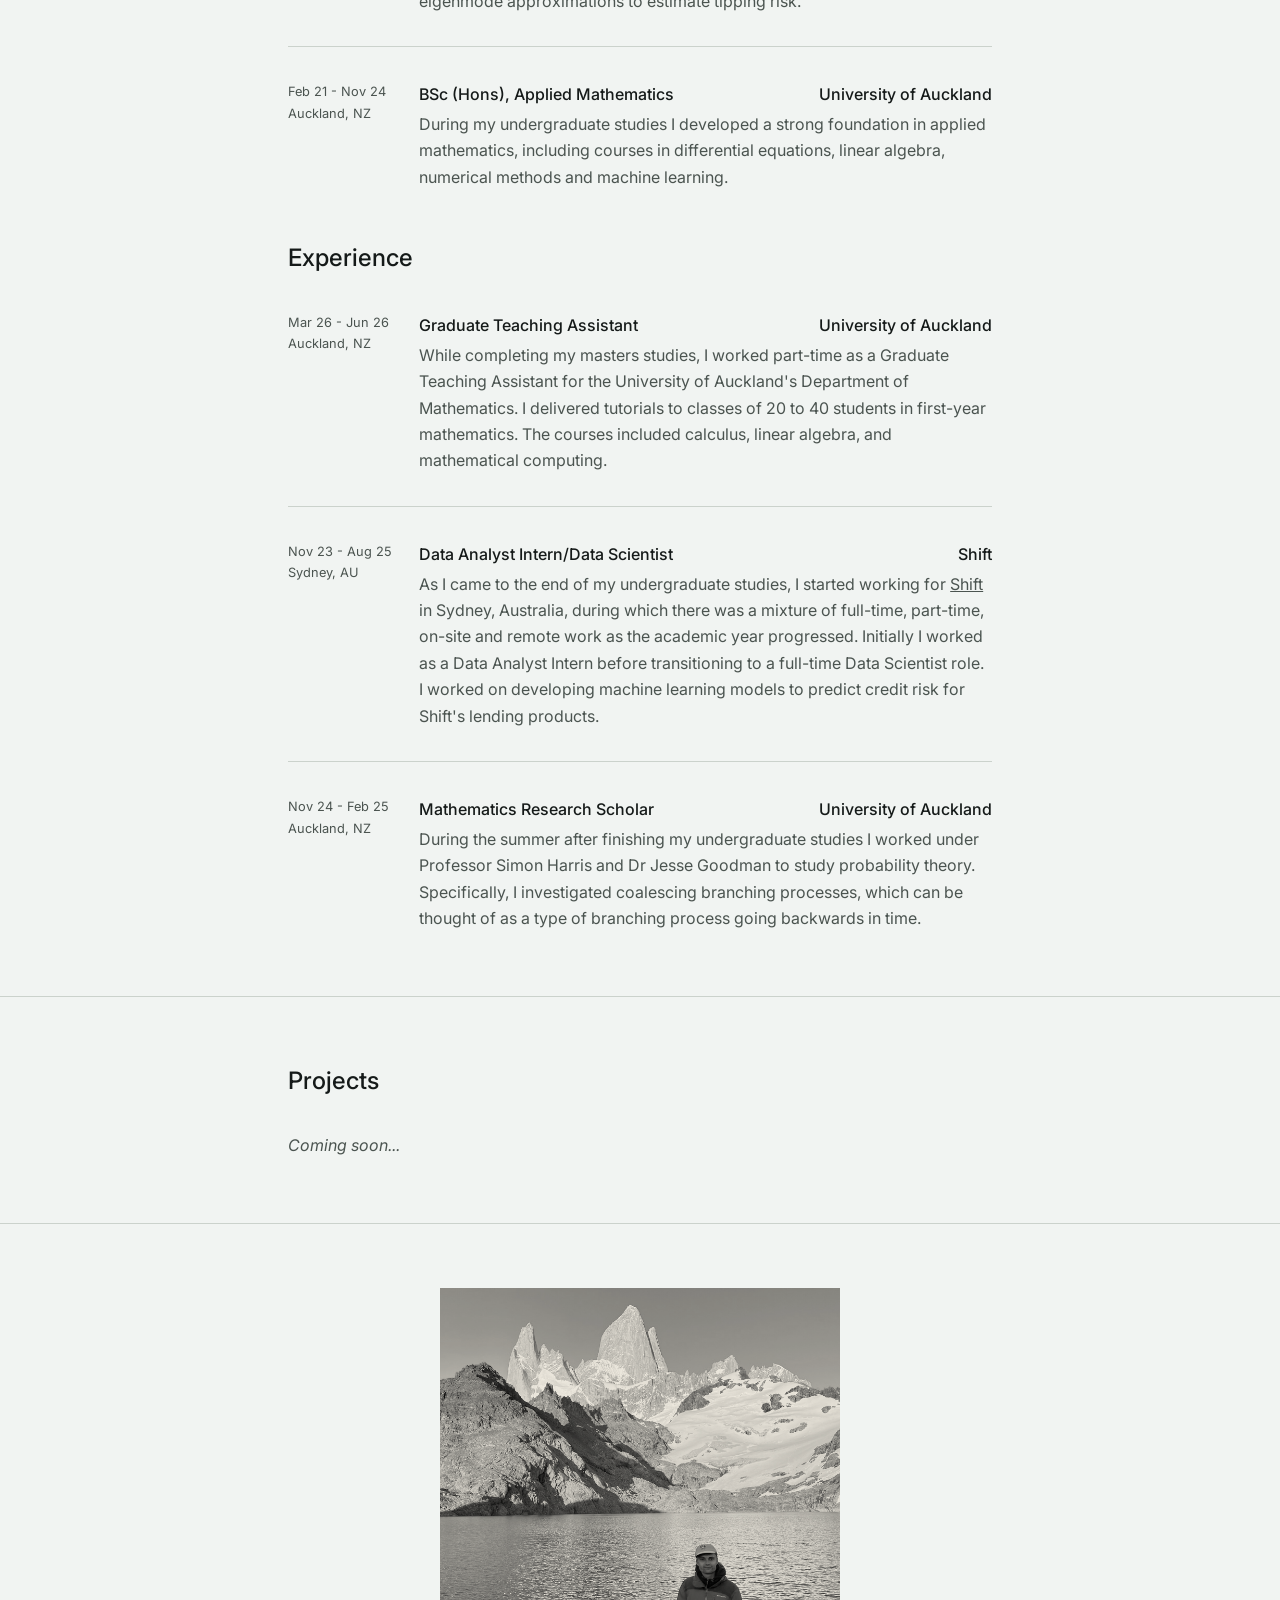
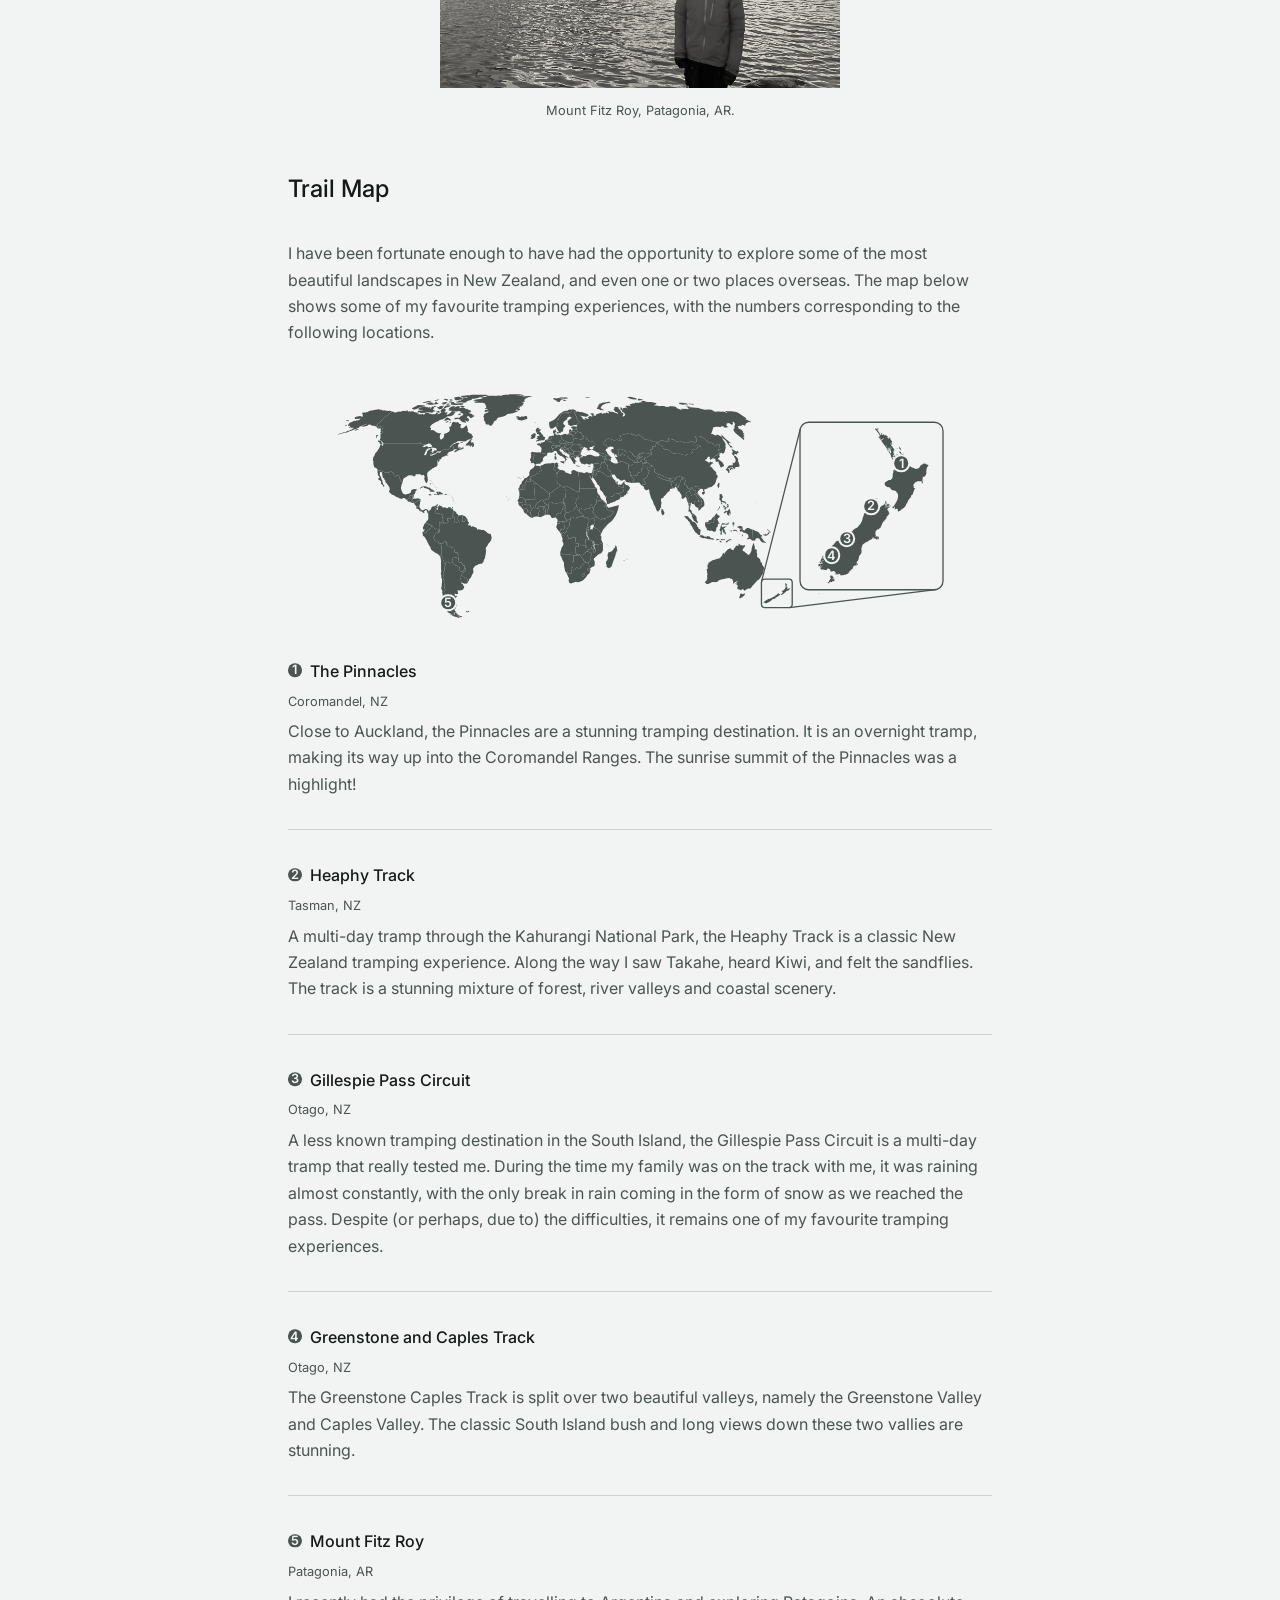
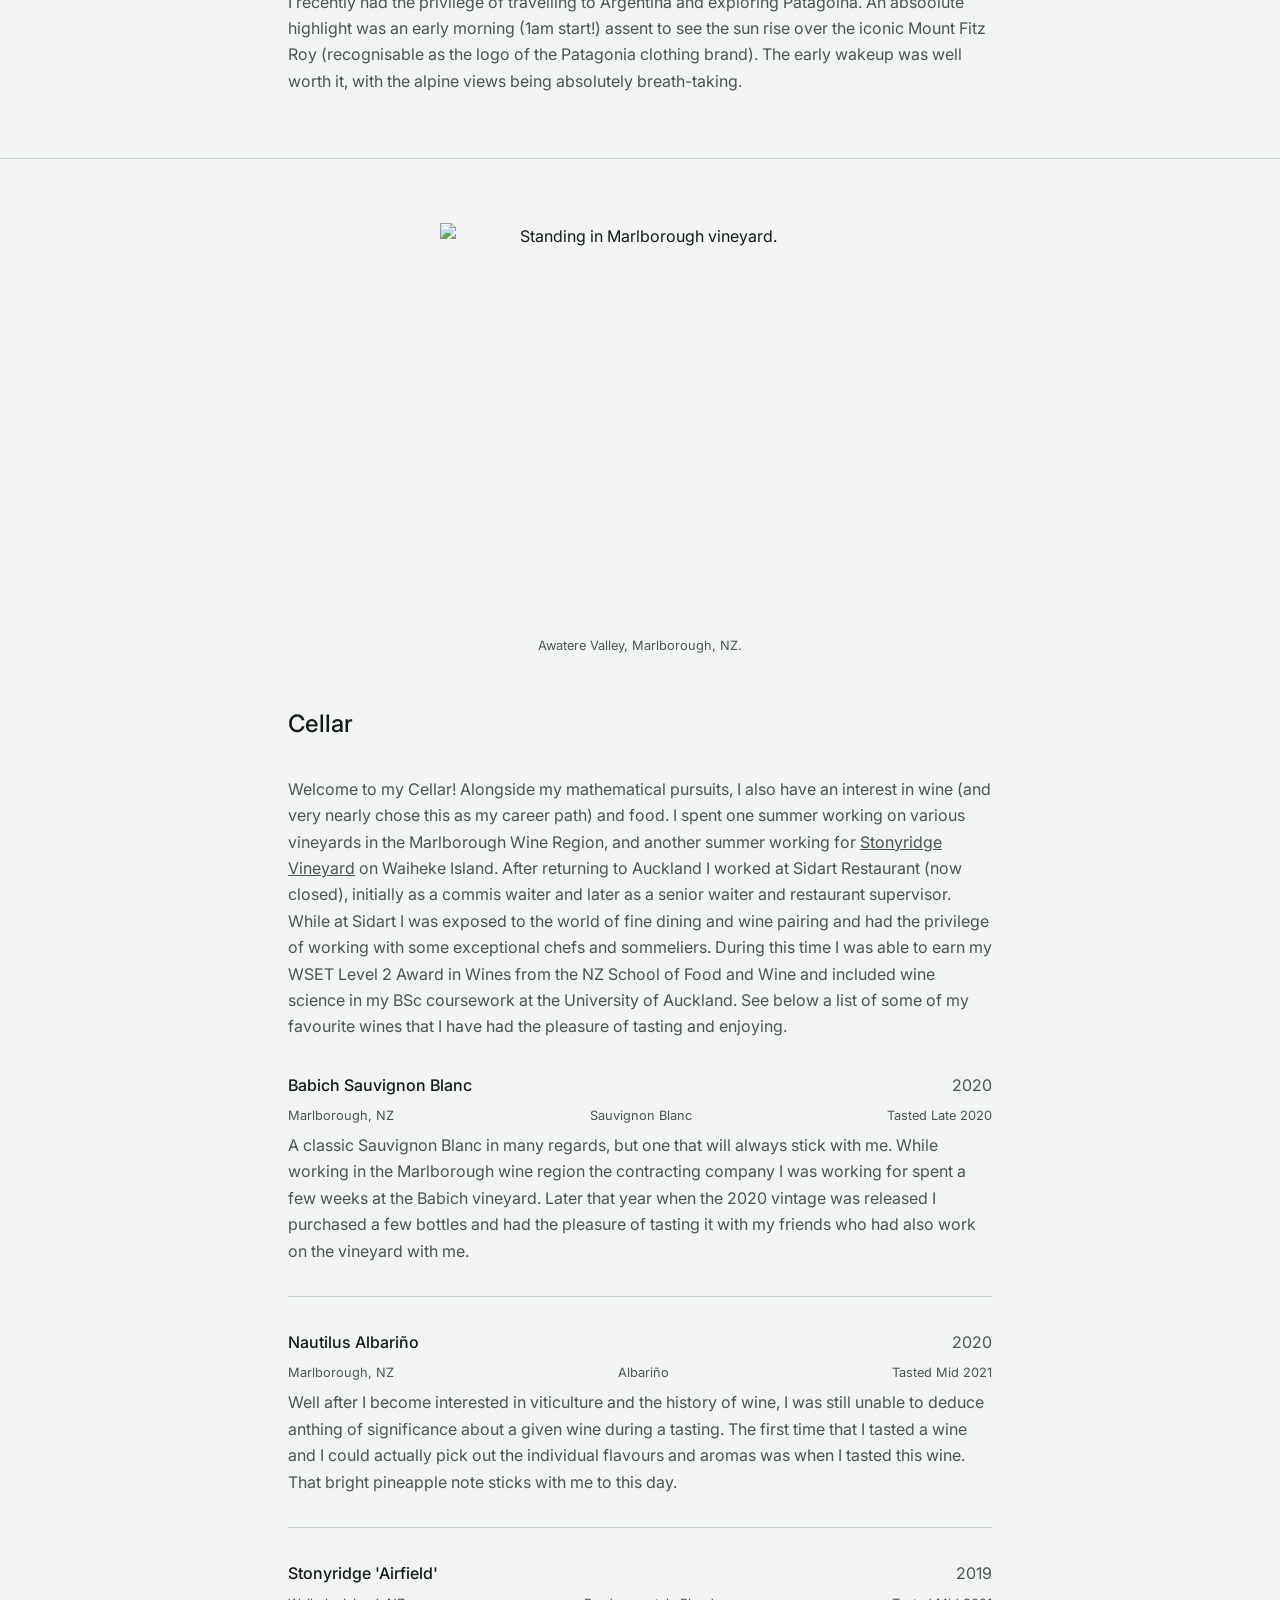
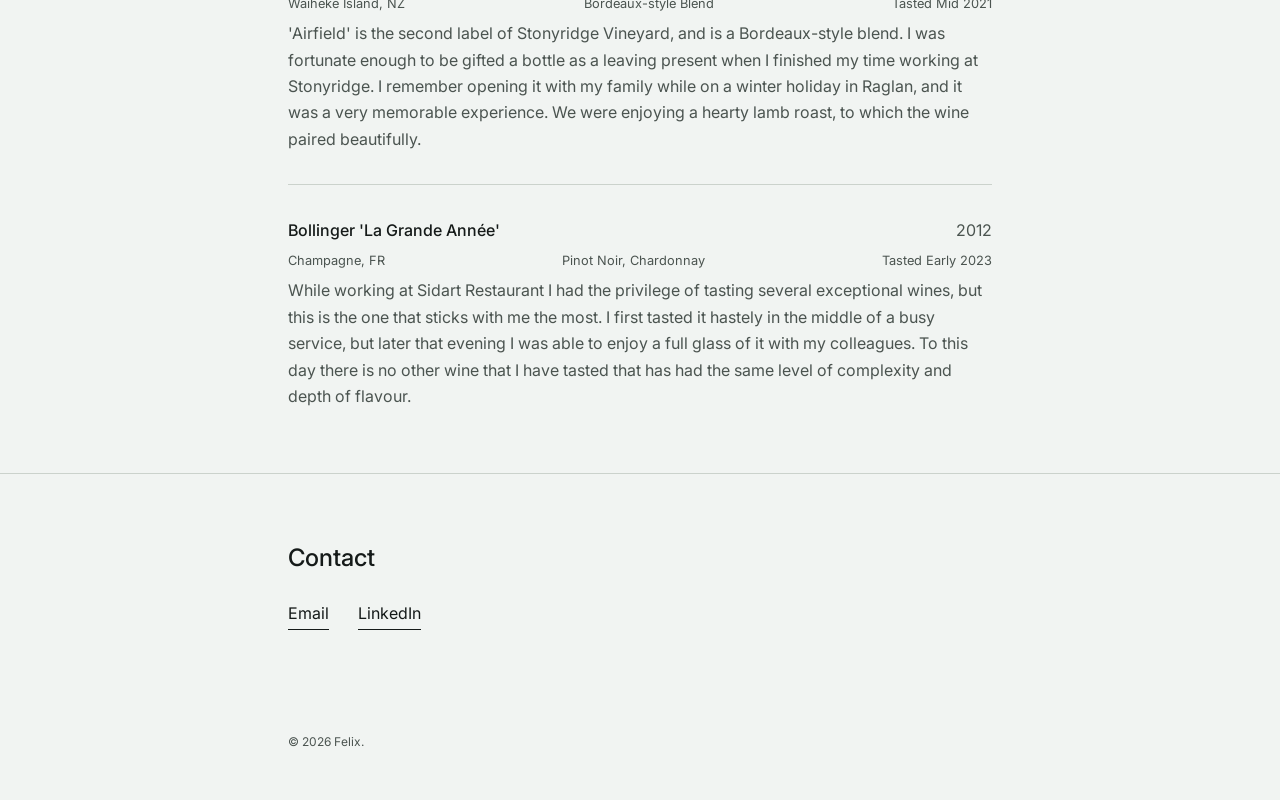
==== commit 293149bd: "Hover effects." ====
--- a/index.html
+++ b/index.html
@@ -37,12 +37,14 @@
     -webkit-font-smoothing: antialiased;
   }
 
-  a { color: inherit; 
-    transition: color 0.3s ease;
+  a { 
+    color: inherit; 
+    transition: color 0.3s ease, text-shadow 0.3s ease; 
     }
   
   a:hover {
     color: var(--ink);
+    text-shadow: 0.25px 0 0 currentColor, -0.25px 0 0 currentColor;
   }
 
   .marker:hover {
@@ -78,9 +80,7 @@
   nav ul{ list-style: none; display: flex; gap: 1.6rem; }
   nav a{
     font-size: 0.88rem; text-decoration: none; color: var(--ink-soft);
-    transition: color 0.3s ease;
-  }
-  nav a:hover{ color: var(--ink); }
+  }
 
   /* ---------- Hero ---------- */
   .hero{
@@ -213,6 +213,32 @@
     font-size: 0.8rem;
     color: var(--ink-soft);
     text-align: center;
+  }
+
+  .image-hover {
+    position: relative;
+    display: inline-block;
+    max-width: 100%;
+    width: 2rem;
+  }
+
+  .image-hover__base,
+  .image-hover__overlay {
+    display: block;
+    width: 100%;
+    height: auto;
+  }
+
+  .image-hover__overlay {
+    position: absolute;
+    top: 0;
+    left: 0;
+    opacity: 0;
+    transition: opacity 0.3s ease;
+  }
+
+  .image-hover:hover .image-hover__overlay {
+    opacity: 1;
   }
 
   .marked-image {
@@ -273,6 +299,9 @@
   }
     .marker--inline:hover {
     background: var(--ink-soft); 
+    color: var(--paper);
+    box-shadow: 0 0 0 2px var(--paper) 
+
   }
   .hike-entry__header {
     display: flex;
@@ -328,7 +357,12 @@
 
 <header>
   <div class="wrap">
-    <a href="#"><img src="images/letter_F_ink_soft.svg" width="25" height="25"></a>
+    <a href="#">
+      <div class="image-hover">
+        <img src="images/letter_F_ink_soft.svg" alt="Default view" class="image-hover__base">
+        <img src="images/letter_F_ink.svg" alt="Alternate view" class="image-hover__overlay">
+      </div>
+    </a>
     <nav>
       <ul>
         <li><a href="#about">About</a></li>
@@ -348,7 +382,7 @@
       <h1>Felix Shaw-Bell</h1>
     </div>
   </section>
-
+  
   <section class="block" id="about">
     <div class="wrap">
       <figure class="figure">
@@ -451,7 +485,7 @@
         <div class="what">
           <div style="display: flex; justify-content: space-between;">
             <span><h3>Data Analyst Intern/Data Scientist</h3></span>
-            <span><h3>Shift/h3></span>
+            <span><h3>Shift</h3></span>
           </div>
           <p>As I came to the end of my undergraduate studies, I started working for 
             <a href="https://www.shift.com.au/">Shift</a>
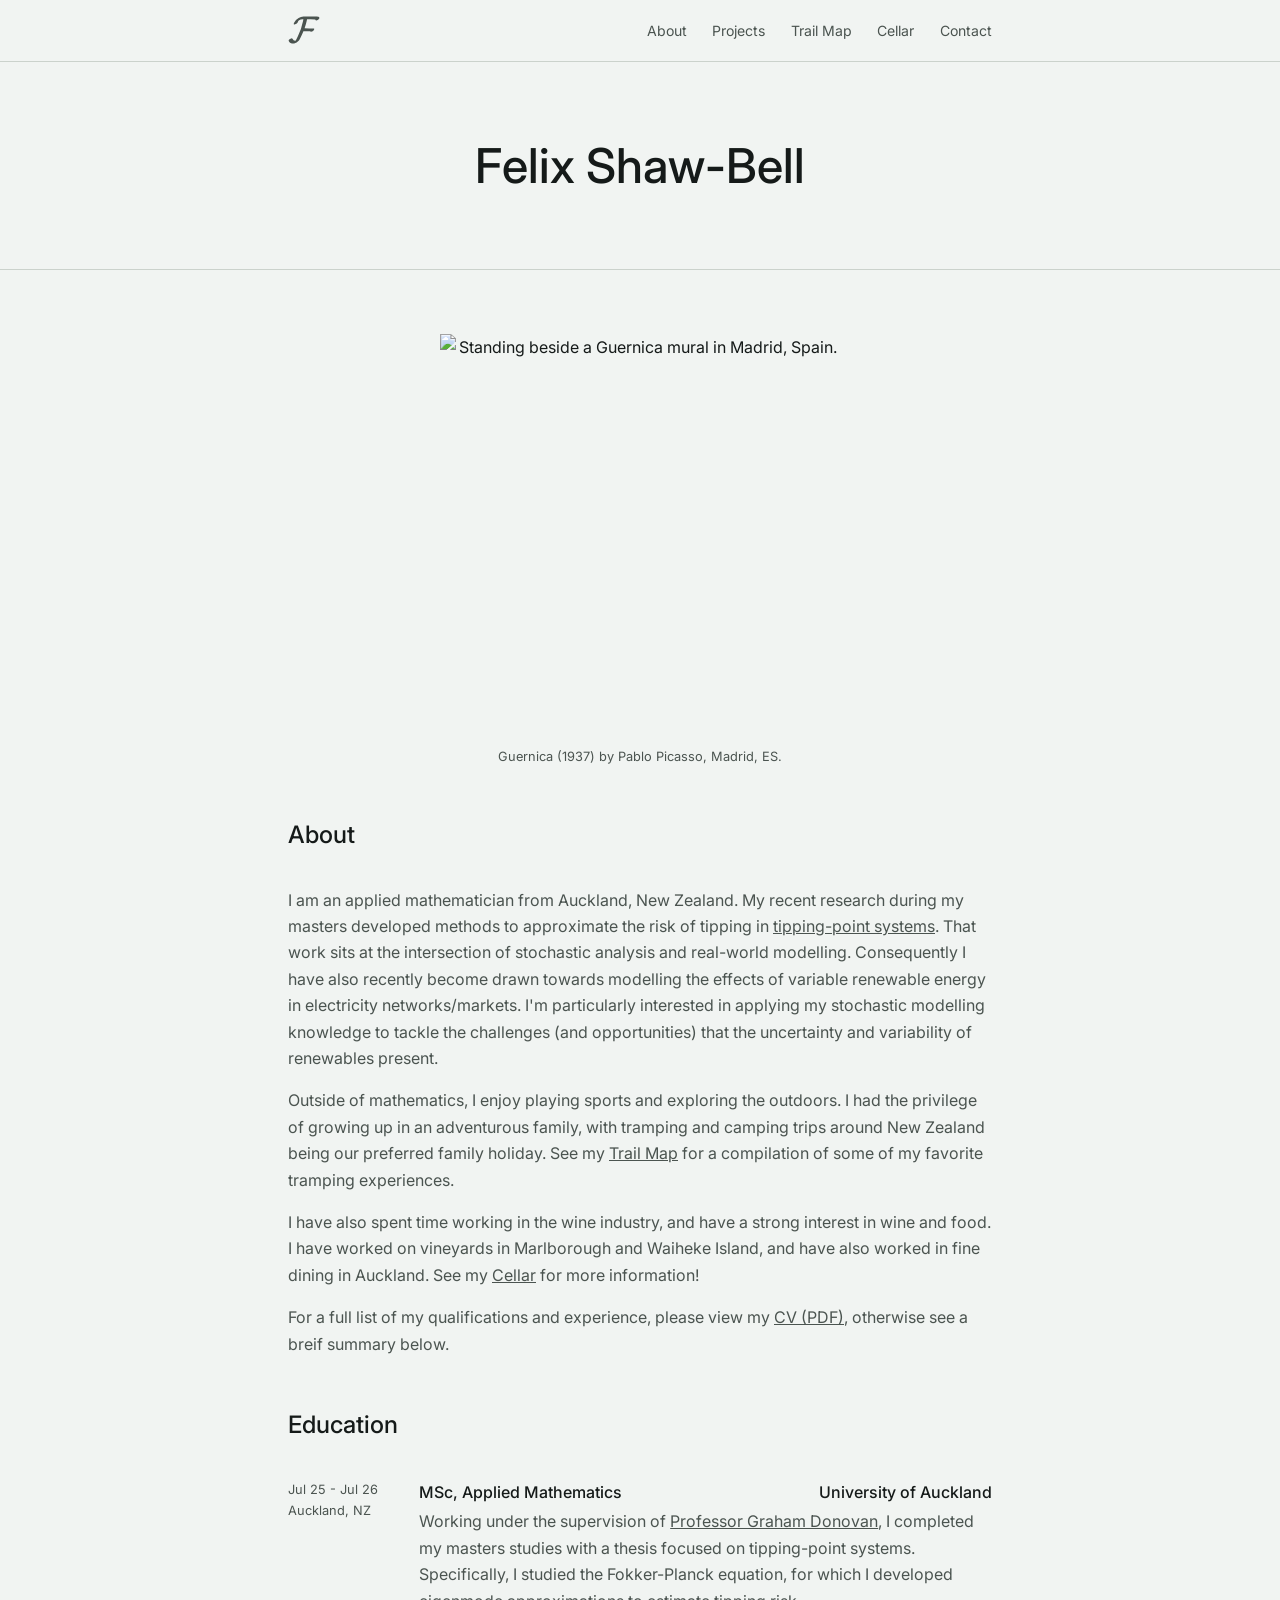
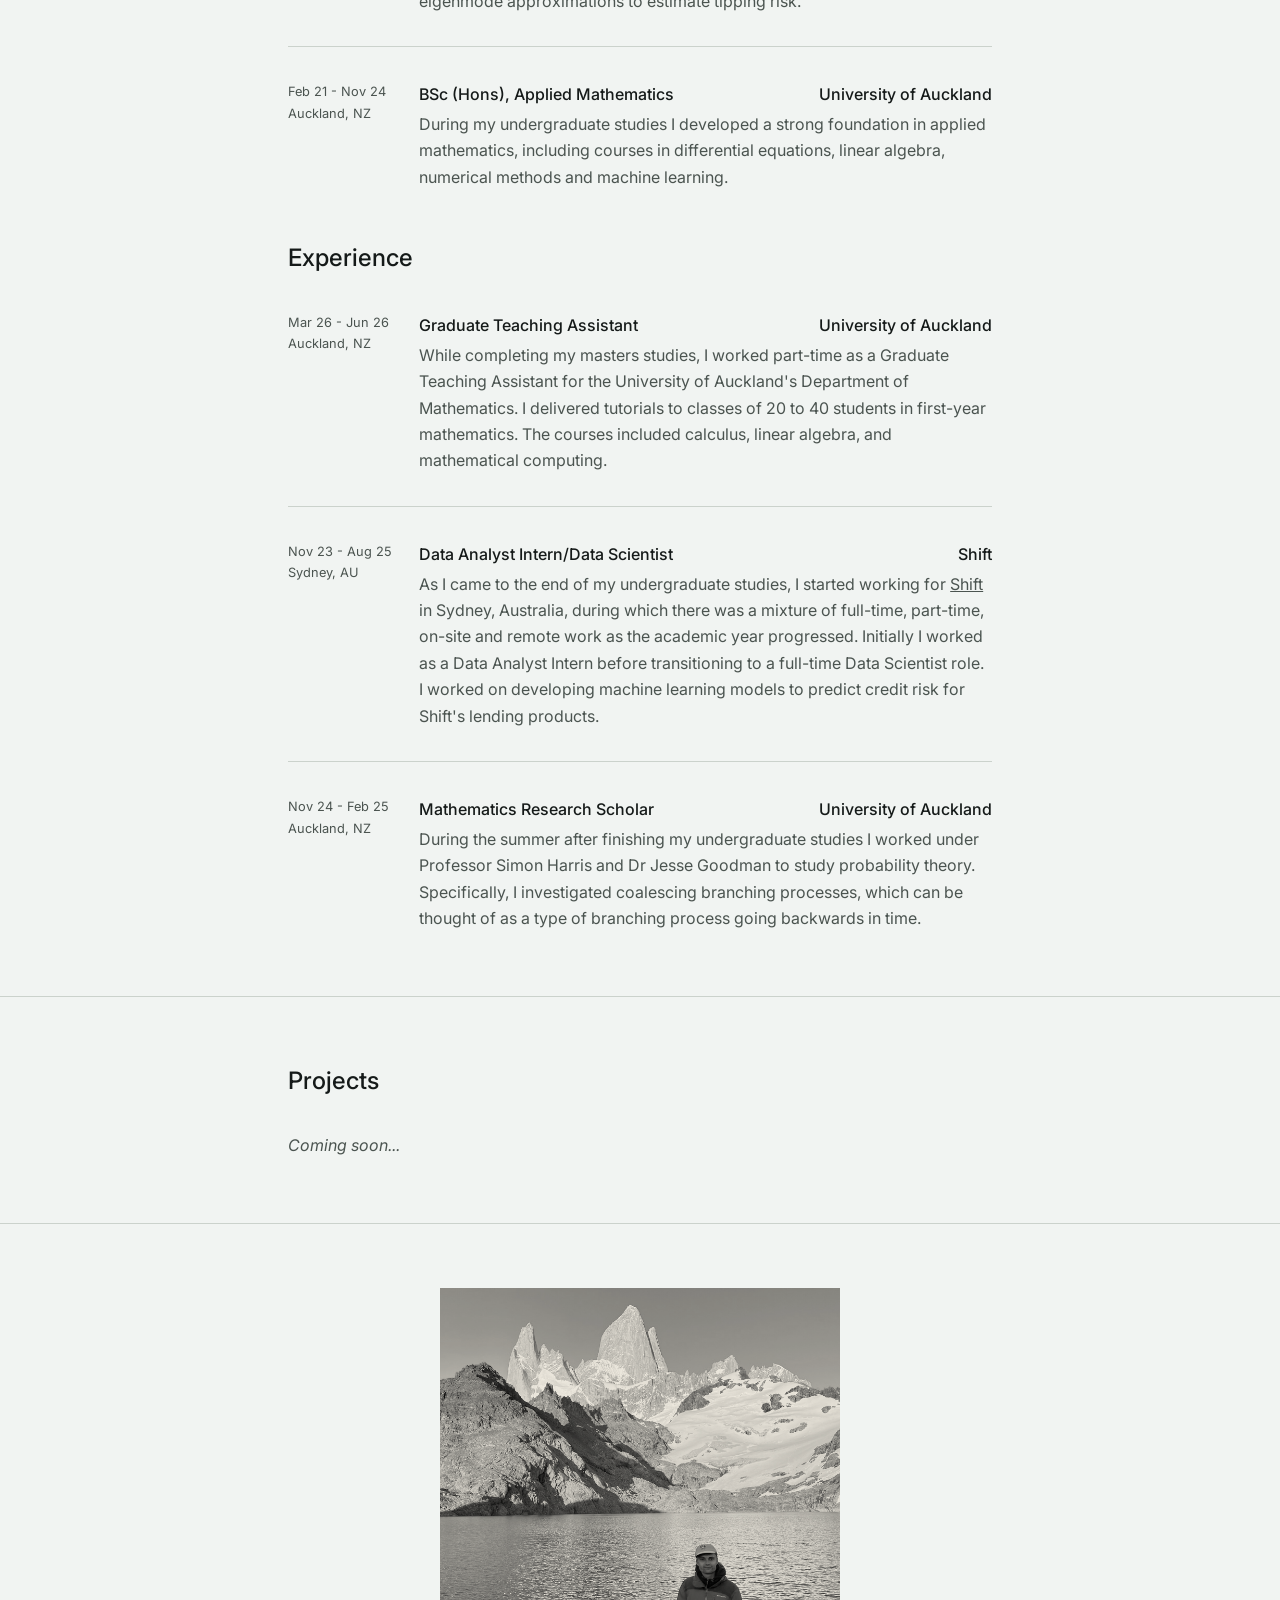
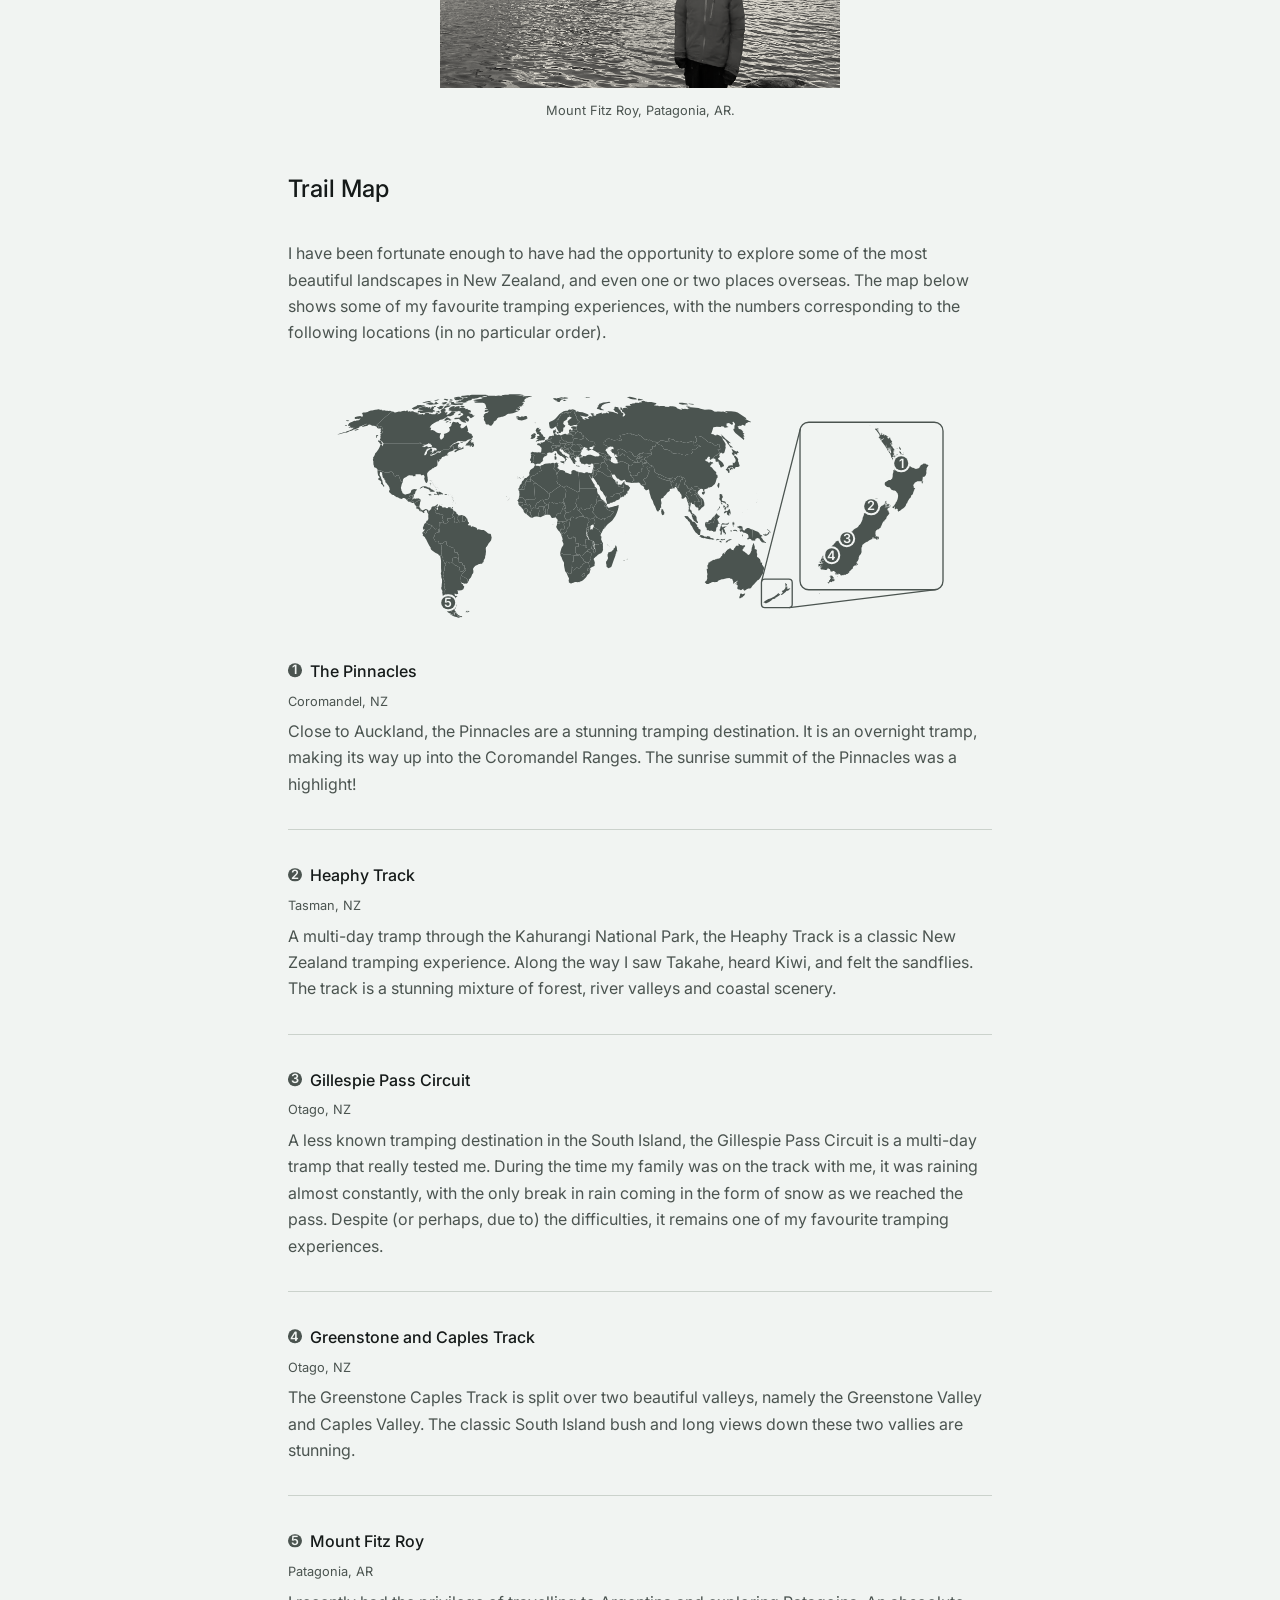
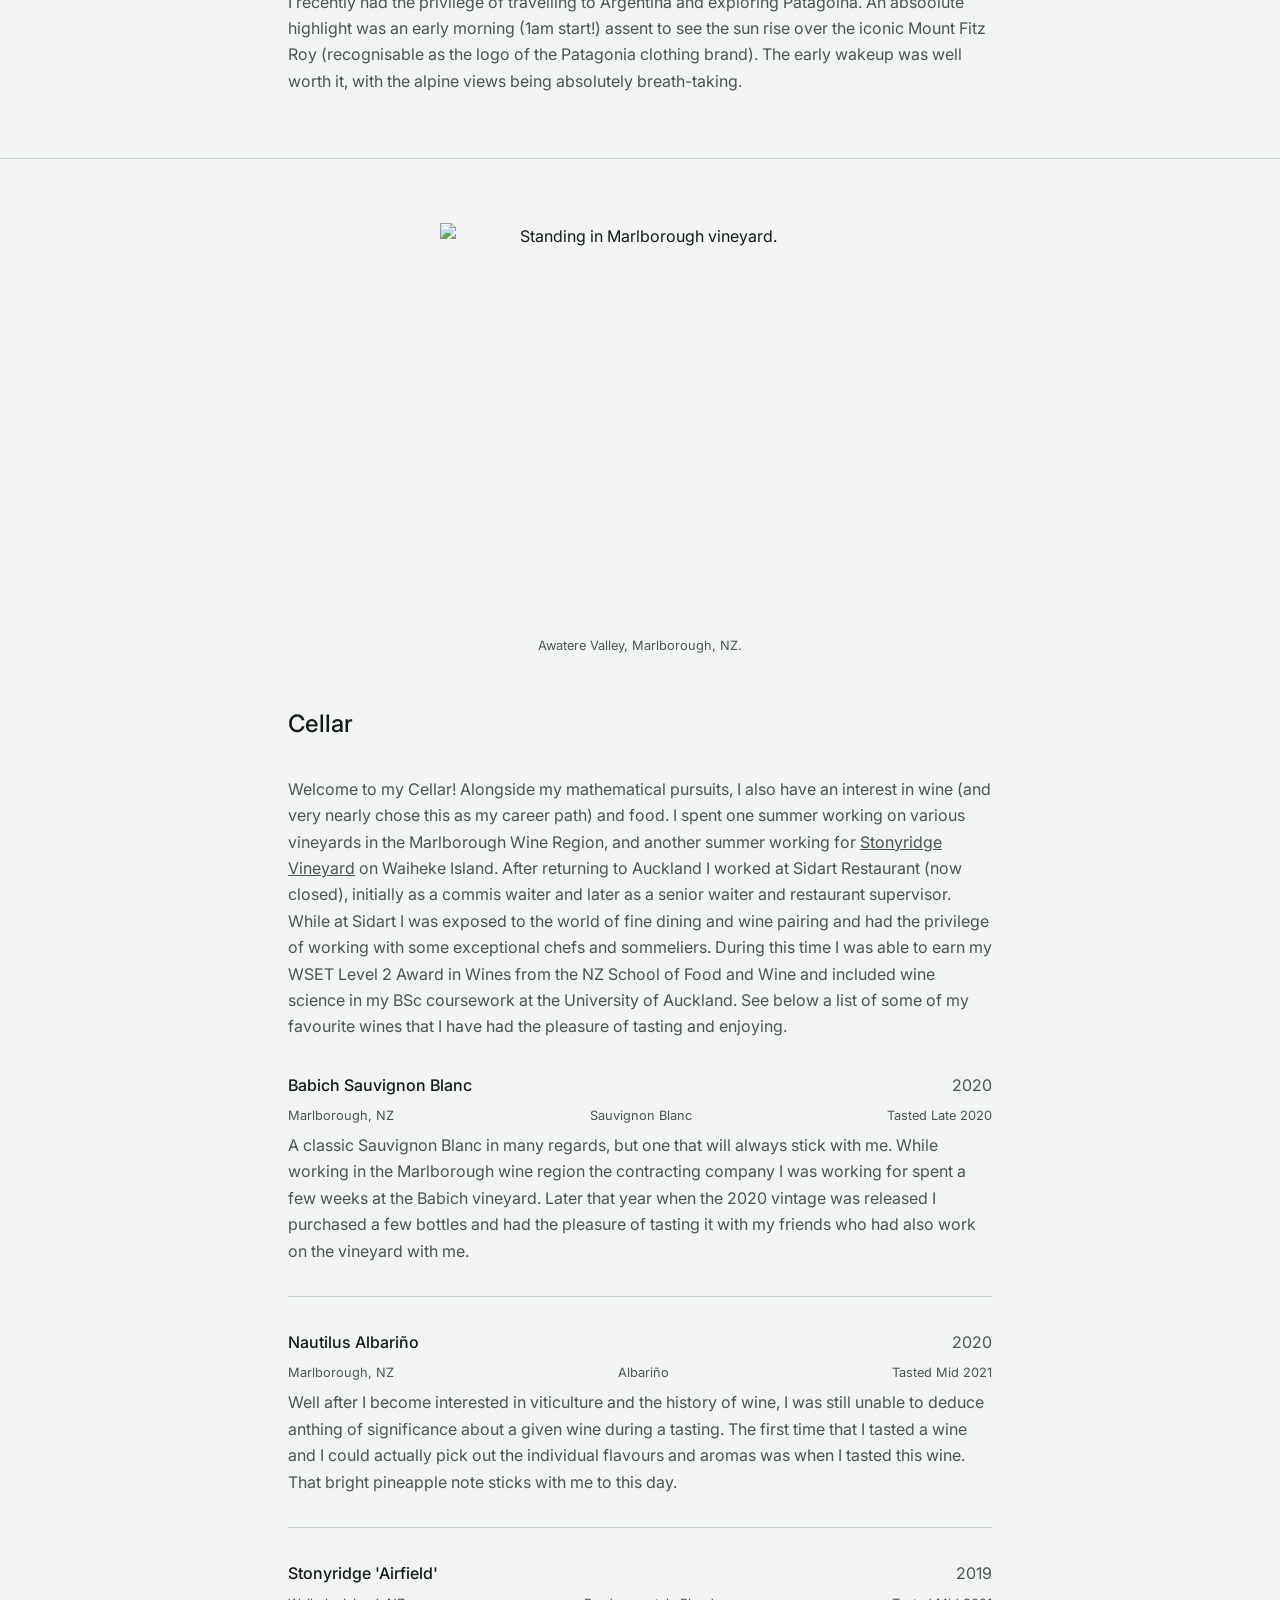
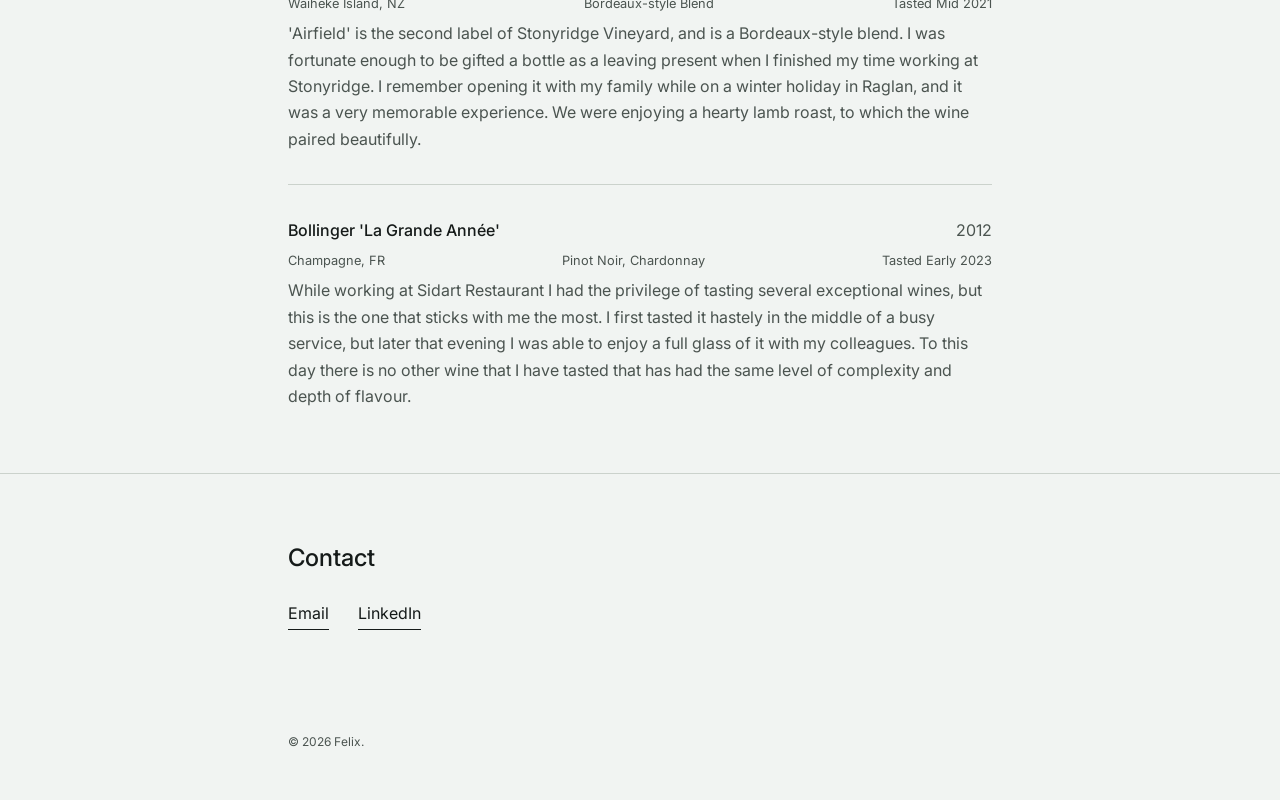
==== commit 00647e8a: "Minor update." ====
--- a/index.html
+++ b/index.html
@@ -536,7 +536,7 @@
         I have been fortunate enough to have had the opportunity to explore some of the most beautiful 
         landscapes in New Zealand, and even one or two places overseas. 
         The map below shows some of my favourite tramping experiences, with the 
-        numbers corresponding to the following locations.
+        numbers corresponding to the following locations (in no particular order).
       </p>
       <figure class="figure">
         <div class="marked-image">
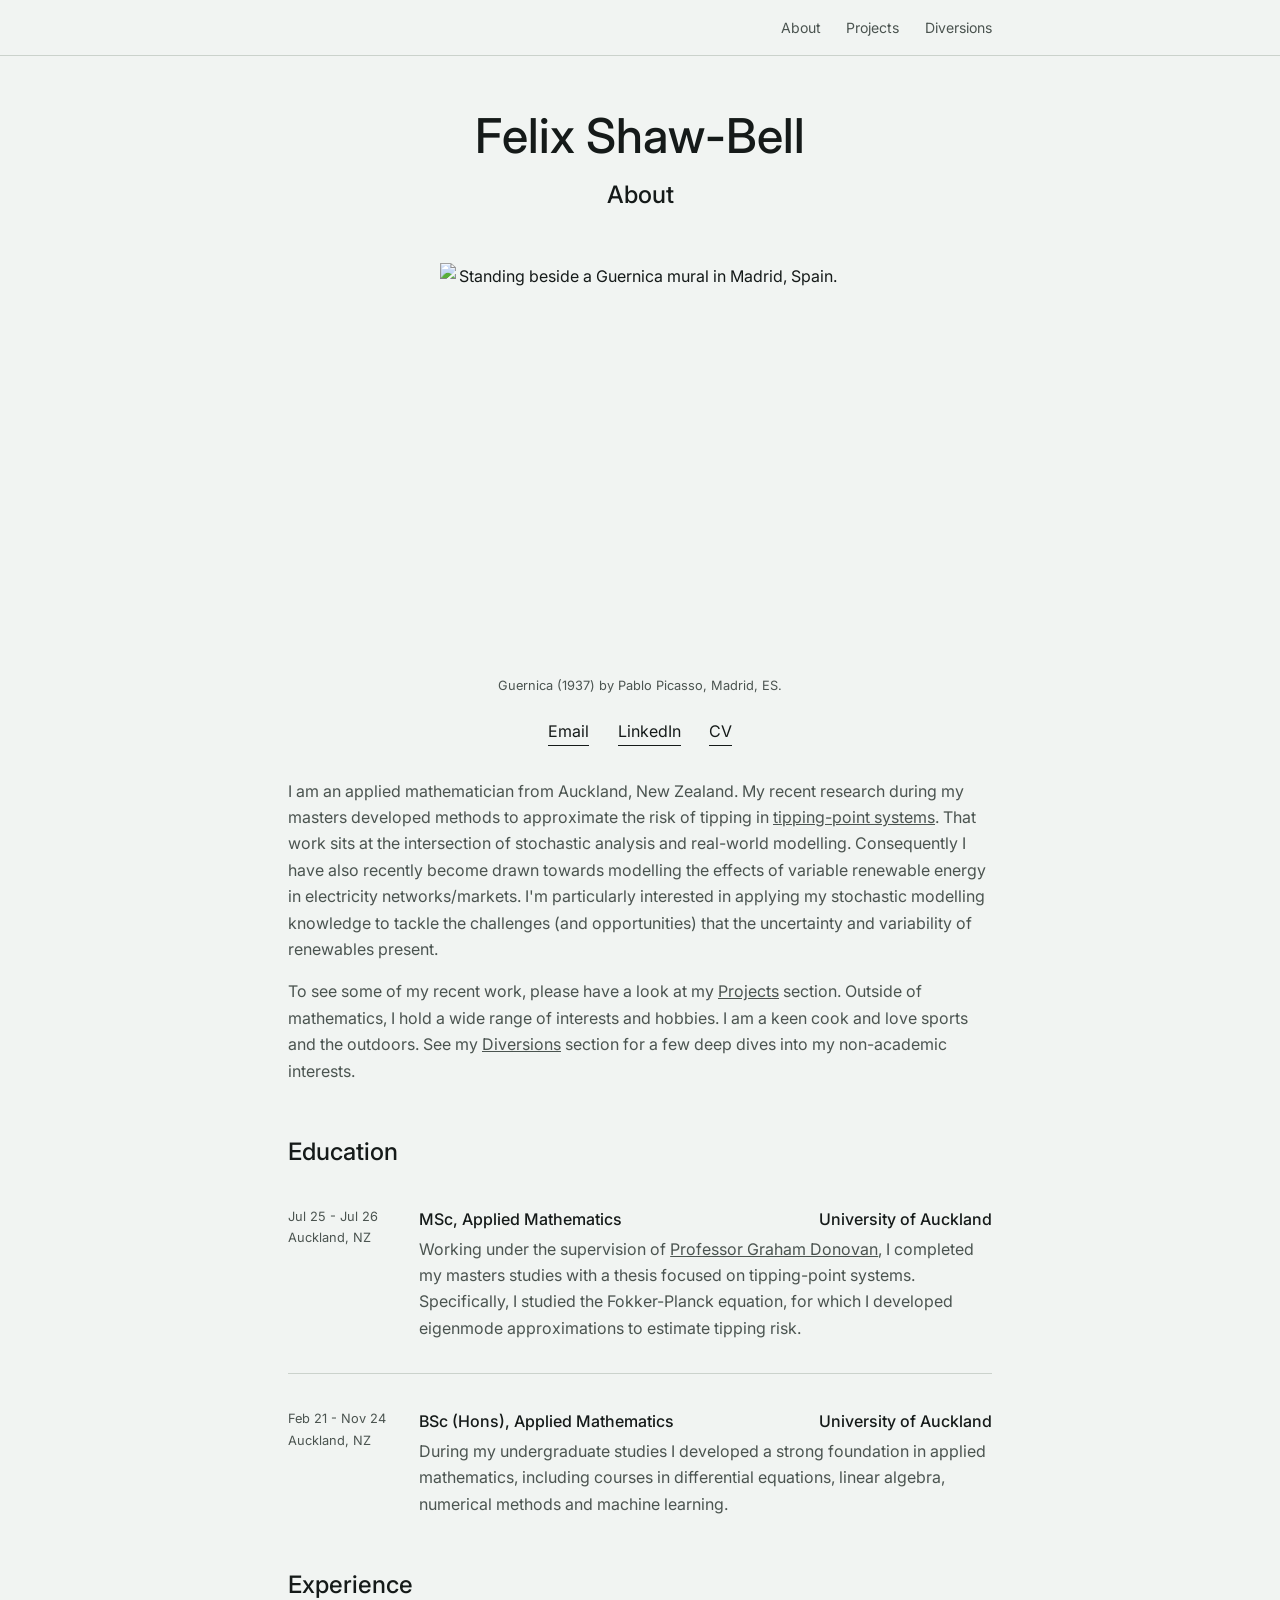
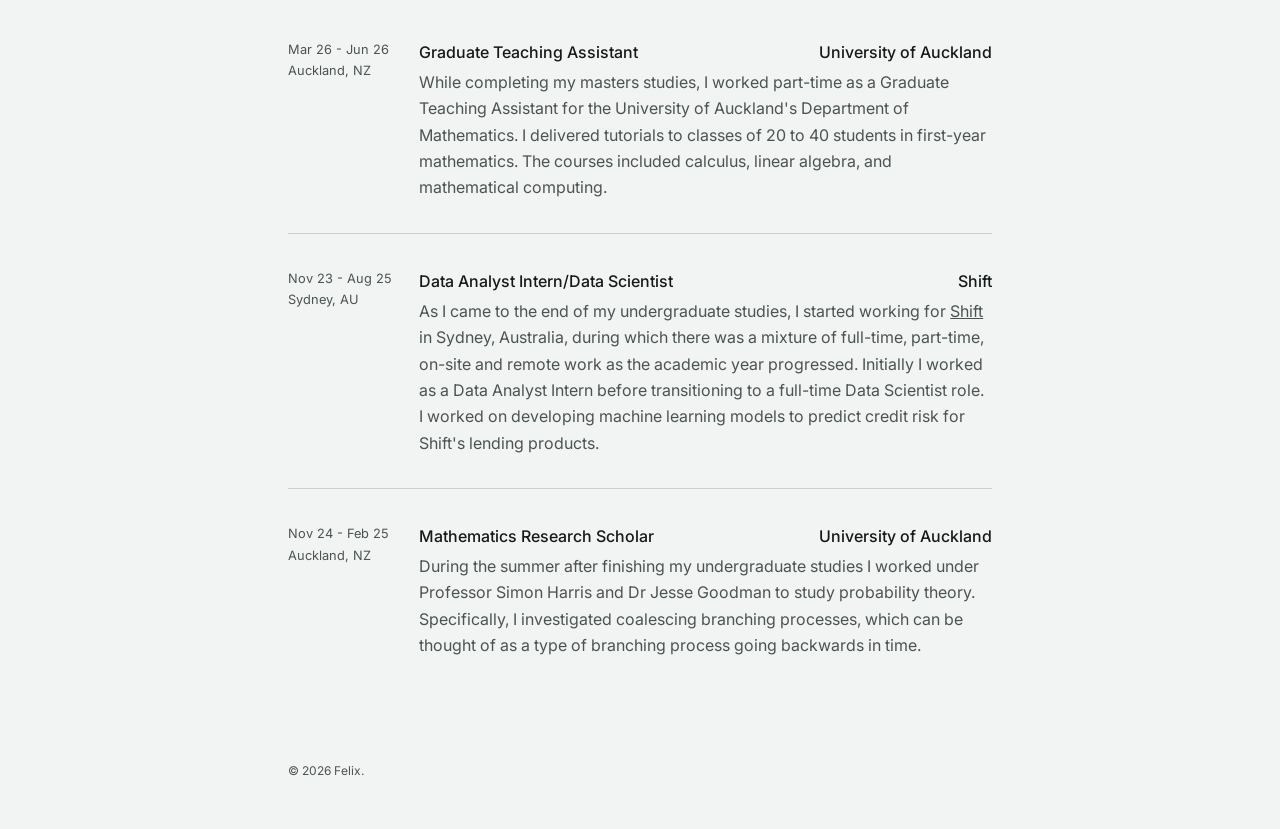
==== commit f646ec21: "Seperation of pages." ====
--- a/index.html
+++ b/index.html
@@ -2,421 +2,55 @@
 <html lang="en">
   
 <head>
-<meta charset="UTF-8">
-<meta name="viewport" content="width=device-width, initial-scale=1.0">
-<title>Felix Shaw-Bell</title>
-<link rel="icon" type="image/svg+xml" href="images/letter_F_logo_ink.svg">
-<link rel="preconnect" href="https://fonts.googleapis.com">
-<link rel="preconnect" href="https://fonts.gstatic.com" crossorigin>
-<link href="https://fonts.googleapis.com/css2?family=Fraunces:opsz,wght@9..144,400;9..144,500;9..144,600&family=Inter:wght@400;500;600&family=JetBrains+Mono:wght@400;500&display=swap" rel="stylesheet">
-<style>
+  <meta charset="UTF-8">
+  <meta name="viewport" content="width=device-width, initial-scale=1.0">
+  <title>Felix Shaw-Bell</title>
+  <link rel="icon" type="image/svg+xml" href="images/letter_F_logo_ink.svg">
+  <link rel="preconnect" href="https://fonts.googleapis.com">
+  <link rel="preconnect" href="https://fonts.gstatic.com" crossorigin>
+  <link href="https://fonts.googleapis.com/css2?family=Fraunces:opsz,wght@9..144,400;9..144,500;9..144,600&family=Inter:wght@400;500;600&family=JetBrains+Mono:wght@400;500&display=swap" rel="stylesheet">
+  <link rel="stylesheet" href="styles.css">
+</head>
 
-  :root{
-    --paper: #F1F4F2;
-    --paper-dim: #E7EBE7;
-    --ink: #151A19;
-    --ink-soft: #4B5450;
-    --teal: #1F6F6F;
-    --teal-dim: #1F6F6F33;
-    --amber: #B8863B;
-    --orange: #f57900;
-    --line: #CBD2CC;
-    --max-w: 760px;
-  }
-
-  * { margin: 0; padding: 0; box-sizing: border-box; scroll-margin-top: 3rem;}
-
-  html { scroll-behavior: smooth; }
-
-  body{
-    background: var(--paper);
-    color: var(--ink);
-    font-family: 'Inter', sans-serif;
-    line-height: 1.65;
-    font-size: 16px;
-    -webkit-font-smoothing: antialiased;
-  }
-
-  a { 
-    color: inherit; 
-    transition: color 0.3s ease, text-shadow 0.3s ease; 
-    }
-  
-  a:hover {
-    color: var(--ink);
-    text-shadow: 0.25px 0 0 currentColor, -0.25px 0 0 currentColor;
-  }
-
-  .marker:hover {
-    background: var(--ink); 
-  }
-
-  .wrap{
-    max-width: var(--max-w);
-    margin: 0 auto;
-    padding: 0 1.75rem;
-  }
-
-  h1, h2, h3 { font-family: 'Inter', sans-serif; font-weight: 500; letter-spacing: 0; }
-
-  /* ---------- Nav ---------- */
-  header{
-    position: sticky; top: 0; z-index: 10;
-    background: rgba(241,244,242,0.88);
-    backdrop-filter: blur(6px);
-    border-bottom: 1px solid var(--line);
-  }
-  header .wrap{
-    display: flex; 
-    align-items: center; 
-    justify-content: space-between;
-    padding-top: 0.9rem; padding-bottom: 0.9rem;
-  }
-  header .wrap > a {
-    display: flex;
-    align-items: center;
-  }
-
-  nav ul{ list-style: none; display: flex; gap: 1.6rem; }
-  nav a{
-    font-size: 0.88rem; text-decoration: none; color: var(--ink-soft);
-  }
-
-  /* ---------- Hero ---------- */
-  .hero{
-    position: relative;
-    padding: 4rem 0 4rem;
-    overflow: hidden;
-  }
-  .hero .wrap{ position: relative; z-index: 2; }
-  .hero h1{
-    font-size: clamp(2.1rem, 5vw, 3rem);
-    max-width: var(--max-w);
-    margin: 0 0 0;
-  }
-
-  /* ---------- Sections ---------- */
-  section.block{
-    padding: 4rem 0 4rem;
-    border-top: 1px solid var(--line);
-  }
-  section.block h2{
-    font-size: 1.5rem;
-    color: var(--ink);
-    margin: 3rem 0 0;
-  }
-  section.block h3{
-    font-size: 1.25rem;
-    color: var(--ink);
-    margin: 2rem 0 0;
-  }
-  section.block .body-text{
-    color: var(--ink-soft);
-    max-width: var(--max-w);
-    margin: 2rem 0 0;
-  }
-  section.block .body-text + .body-text{ margin-top: 1rem; }
-
-  section.block > .wrap:first-of-type > h2:first-child {
-    margin-top: 0;
-  }
-
-  .t-row{
-    display: grid;
-    grid-template-columns: 7rem 1fr;
-    gap: 1.2rem;
-    padding: 2rem 0 2rem;
-    border-bottom: 1px solid var(--line);
-  }
-  .t-row:last-child{ 
-    border-bottom: none; 
-    padding-bottom: 0;
-  }
-  .t-row .when{
-    font-family: 'Inter', sans-serif;
-    font-size: 0.8rem;
-    color: var(--ink-soft);
-    padding-top: 0.15rem;
-  }
-  .t-row .what{ padding-top: 0.15rem; }
-  .t-row .what h3{ font-size: 1rem; margin-top: 0; margin-bottom: 0.2rem; }
-  .t-row .what p{ font-size: 1rem; color: var(--ink-soft); }
-
-
-  /* ---------- Wine Notes ---------- */
-  .wine-note {
-    max-width: var(--max-w);
-    margin: 0 0 0;
-    padding: 2rem 0 2rem;
-    border-bottom: 1px solid var(--line);
-  }
-  .wine-note:last-child{ 
-    border-bottom: none; 
-    padding-bottom: 0;
-  }
-  .wine-note .wine-note__header h3{ font-size: 1rem; margin: 0 0 0 ; }
-
-  .wine-note__header {
-    display: flex;
-    justify-content: space-between;
-    margin: 0;
-    padding: 0;
-    border-bottom: none;
-    z-index: 0;
-  }
-  .wine-note__name {
-    font-size: 1rem;
-    color: var(--ink);
-  }
-  .wine-note__vintage {
-    font-size: 1rem;
-    color: var(--ink-soft);
-    white-space: nowrap;
-  }
-  .wine-note__meta {
-    display: flex;
-    flex-wrap: wrap;
-    justify-content: space-between;
-    margin-top: 0.4rem;
-    font-size: 0.8rem;
-    color: var(--ink-soft);
-  }
-
-  .wine-note__vineyard {
-    font-weight: 500;
-    color: var(--ink);
-  }
-  .wine-note__body {
-    margin-top: 0.4rem;
-    color: var(--ink-soft);
-    line-height: 1.65;
-  }
-
-  /* ---------- Figures ---------- */
-  figure {
-    margin: 3rem 0rem 0rem;
-    text-align: center;
-  }
-  section.block > .wrap figure:first-child {
-    margin-top: 0;
-  }
-
-  figure img {
-    display: block;
-    margin: 0 auto;
-    max-width: 100%;
-    height: auto;
-  }
-  .figure-caption {
-    margin-top: 0.75rem;
-    font-family: 'Inter', sans-serif;
-    font-size: 0.8rem;
-    color: var(--ink-soft);
-    text-align: center;
-  }
-
-  .image-hover {
-    position: relative;
-    display: inline-block;
-    max-width: 100%;
-    width: 2rem;
-  }
-
-  .image-hover__base,
-  .image-hover__overlay {
-    display: block;
-    width: 100%;
-    height: auto;
-  }
-
-  .image-hover__overlay {
-    position: absolute;
-    top: 0;
-    left: 0;
-    opacity: 0;
-    transition: opacity 0.3s ease;
-  }
-
-  .image-hover:hover .image-hover__overlay {
-    opacity: 1;
-  }
-
-  .marked-image {
-    position: relative;
-    display: inline-block;
-    max-width: 100%;
-  }
-
-  .marked-image img {
-    display: block;
-    width: 100%;
-    height: auto;
-  }
-
-  .marker {
-    position: absolute;
-    transform: translate(-50%, -50%); /* centers marker on the coordinate */
-    width: 0.85rem;
-    height: 0.85rem;
-    display: flex;
-    align-items: center;
-    justify-content: center;
-    background: var(--ink-soft);
-    color: var(--paper);
-    font-family: 'Inter', sans-serif;
-    font-size: 0.8rem;
-    font-weight: 600;
-    border-radius: 50%;
-    box-shadow: 0 0 0 2px var(--paper);
-    text-decoration: none;
-    cursor: pointer;
-    transition: background 0.3s ease;
-  }
-
-  .marker:hover {
-    background: var(--paper); 
-    color: var(--ink-soft);
-    box-shadow: 0 0 0 2px var(--ink-soft)
-  }
-
-  .hike-entry {
-    max-width: var(--max-w);
-    margin: 0 0 0;
-    padding: 2rem 0 2rem;
-    border-bottom: 1px solid var(--line);
-  }
-  .hike-entry:last-child{ 
-    border-bottom: none; 
-    padding-bottom: 0;
-  }
-  /* Reuses the same marker look, but sized for inline text rather than image overlay */
-  .marker--inline {
-    position: static;      /* overrides position: absolute from the image marker */
-    transform: translate(0%, -5%);       /* overrides the translate centering */
-    margin-right: 0.5rem;
-    flex-shrink: 0;
-    cursor: auto;
-  }
-    .marker--inline:hover {
-    background: var(--ink-soft); 
-    color: var(--paper);
-    box-shadow: 0 0 0 2px var(--paper) 
-
-  }
-  .hike-entry__header {
-    display: flex;
-    align-items: center;
-    margin: 0;
-    padding: 0;
-    border-bottom: none;
-    z-index: 0;
-  }
-  .hike-entry .hike-entry__header h3{ font-size: 1rem; margin: 0 0 0 0;}
-
-  .hike-entry__name {
-    font-size: 1rem;
-    color: var(--ink);
-    margin: 0;
-  }
-
-  .hike-entry__location {
-    font-size: 0.8rem;
-    color: var(--ink-soft);
-    margin-top: 0.4rem;
-  }
-
-  .hike-entry__body {
-    margin-top: 0.4rem;
-    color: var(--ink-soft);
-    line-height: 1.65;
-  }
-
-
-  /* ---------- Contact ---------- */
-  .contact-row{
-    margin-top: 1.4rem;
-    display: flex;
-    flex-wrap: wrap;
-    gap: 1.8rem;
-  }
-  .contact-row a{
-    text-decoration: none;
-    border-bottom: 1px solid var(--ink);
-    padding-bottom: 2px;
-  }
-  
-  footer{
-    padding: 2.4rem 0 3rem;
-    color: var(--ink-soft);
-    font-size: 0.75rem;
-  }
-
-</style>
-</head>
 <body>
 
-<header>
-  <div class="wrap">
-    <a href="#">
-      <div class="image-hover">
-        <img src="images/letter_F_ink_soft.svg" alt="Default view" class="image-hover__base">
-        <img src="images/letter_F_ink.svg" alt="Alternate view" class="image-hover__overlay">
-      </div>
-    </a>
-    <nav>
-      <ul>
-        <li><a href="#about">About</a></li>
-        <li><a href="#projects">Projects</a></li>
-        <li><a href="#trail-map">Trail Map</a></li>
-        <li><a href="#cellar">Cellar</a></li>
-        <li><a href="#contact">Contact</a></li>
-      </ul>
-    </nav>
-  </div>
-</header>
+<div id="nav-placeholder"></div>
+
+<script>
+  fetch('nav.html')
+    .then(res => res.text())
+    .then(html => {
+      document.getElementById('nav-placeholder').innerHTML = html;
+    });
+</script>
 
 <main id="top">
 
-  <section class="hero">
-    <div class="wrap", style="text-align: center;">
-      <h1>Felix Shaw-Bell</h1>
-    </div>
-  </section>
-  
   <section class="block" id="about">
     <div class="wrap">
+      <div style="text-align: center;">
+        <h1>Felix Shaw-Bell</h1>
+        <h2 class="subtitle">About</h2>
+      </div>
       <figure class="figure">
-        <img src="images/Felix_Guernica.png" alt="Standing beside a Guernica mural in Madrid, Spain." width="400" height="400">
+        <img src="assets/images/Guernica.png" alt="Standing beside a Guernica mural in Madrid, Spain." width="400" height="400">
         <figcaption class="figure-caption">Guernica (1937) by Pablo Picasso, Madrid, ES.</figcaption>
       </figure>
-      <h2>About</h2>
+      <div class="contact-row">
+        <a href="mailto:fshawbell@gmail.com">Email</a>
+        <a href="https://www.linkedin.com/in/felix-shaw-bell/">LinkedIn</a>
+        <a href="Felix_Shaw_Bell_CV.pdf" target="_blank" rel="noopener noreferrer">CV</a>      
+      </div>
       <p class="body-text">
         I am an applied mathematician from Auckland, New Zealand. My recent research during my masters developed
         methods to approximate the risk of tipping in
         <a href="https://en.wikipedia.org/wiki/Tipping_points_in_the_climate_system">tipping-point systems</a>.
         That work sits at the intersection of stochastic analysis and
-        real-world modelling. Consequently I have also recently become drawn towards
-        modelling the effects of variable renewable energy in electricity networks/markets. 
-        I'm particularly interested in applying my stochastic modelling knowledge
-        to tackle the challenges (and opportunities) that the uncertainty and variability 
-        of renewables present.
+        real-world modelling. Consequently I have also recently become drawn towards modelling the effects of variable renewable energy in electricity networks/markets. I'm particularly interested in applying my stochastic modelling knowledge to tackle the challenges (and opportunities) that the uncertainty and variability of renewables present.
       </p>
       <p class="body-text">
-        Outside of mathematics, I enjoy playing sports and exploring the outdoors. I had the privilege of growing up in an adventurous
-        family, with tramping and camping trips around New Zealand being our preferred family holiday. 
-        See my <a href="#trail-map">Trail Map</a> for 
-        a compilation of some of my favorite tramping experiences.
-      </p>
-      <p class="body-text">
-        I have also spent time working in the wine industry, and have a strong interest in wine
-        and food. I have worked on vineyards in Marlborough and Waiheke Island, and have also
-        worked in fine dining in Auckland. See my <a href="#cellar">Cellar</a> for 
-        more information!
-      </p>
-      <p class="body-text">
-        For a full list of my qualifications and experience, please view my
-        <a href="Felix_Shaw_Bell_CV.pdf" target="_blank" rel="noopener noreferrer">CV (PDF)</a>, 
-        otherwise see a breif summary below.
+        To see some of my recent work, please have a look at my <a href="/projects.html">Projects</a> section. Outside of mathematics, I hold a wide range of interests and hobbies. I am a keen cook and love sports and the outdoors. See my <a href="/diversions.html">Diversions</a> section for 
+        a few deep dives into my non-academic interests.
       </p>
     </div>
     <div class="wrap">
@@ -515,228 +149,6 @@
       </div>
     </div>
   </section>
-
-  <section class="block" id="projects">
-    <div class="wrap">
-      <h2>Projects</h2>
-      <p class="body-text">
-        <i>Coming soon...</i>
-      </p>
-    </div>
-  </section>
-
-  <section class="block" id="trail-map">
-    <div class="wrap">
-      <figure class="figure">
-        <img src="images/Felix_Patagonia.png" alt="Mount Fitz Roy. Patagonia, Argentina." width="400" height="400">
-        <figcaption class="figure-caption">Mount Fitz Roy, Patagonia, AR.</figcaption>
-      </figure>
-      <h2>Trail Map</h2>
-      <p class="body-text">
-        I have been fortunate enough to have had the opportunity to explore some of the most beautiful 
-        landscapes in New Zealand, and even one or two places overseas. 
-        The map below shows some of my favourite tramping experiences, with the 
-        numbers corresponding to the following locations (in no particular order).
-      </p>
-      <figure class="figure">
-        <div class="marked-image">
-          <img src="images/world.svg" alt="World map, NZ enlarged." style="width: calc(0.8 * var(--max-w)); height: auto;">
-
-          <a href="#pinnicales" class="marker" style="top: 31%; left: 93%;">1</a>
-          <a href="#heaphy" class="marker" style="top: 50%; left: 88%;">2</a>
-          <a href="#gillespie_pass" class="marker" style="top: 64.5%; left: 84%;">3</a>
-          <a href="#greenstone_caples" class="marker" style="top: 72%; left: 81.5%;">4</a>
-          <a href="#mt_fitzroy" class="marker" style="top: 93%; left: 18.5%;">5</a>
-        </div>
-      </figure>
-
-      <div class="hike-entry", id="pinnicales">
-          <header class="hike-entry__header">
-            <div class="marker marker--inline">1</div>
-            <h3 class="hike-entry__name">The Pinnacles</h3>
-          </header>
-          <div class="hike-entry__location">Coromandel, NZ</div>
-          <p class="hike-entry__body">
-            Close to Auckland, the Pinnacles are a stunning tramping destination. 
-            It is an overnight tramp, making its way up into the Coromandel Ranges.
-            The sunrise summit of the Pinnacles was a highlight!
-          </p>
-      </div>
-      <div class="hike-entry", id="heaphy">
-          <header class="hike-entry__header">
-            <div class="marker marker--inline">2</div>
-            <h3 class="hike-entry__name">Heaphy Track</h3>
-          </header>
-          <div class="hike-entry__location">Tasman, NZ</div>
-          <p class="hike-entry__body">
-            A multi-day tramp through the Kahurangi National Park, the Heaphy Track is a 
-            classic New Zealand tramping experience. Along the way I saw Takahe, heard Kiwi,
-            and felt the sandflies. The track is a stunning mixture of forest, river valleys and 
-            coastal scenery.
-          </p>
-      </div>
-      <div class="hike-entry", id="gillespie_pass">
-          <header class="hike-entry__header">
-            <div class="marker marker--inline">3</div>
-            <h3 class="hike-entry__name">Gillespie Pass Circuit</h3>
-          </header>
-          <div class="hike-entry__location">Otago, NZ</div>
-          <p class="hike-entry__body">
-            A less known tramping destination in the South Island, the Gillespie Pass Circuit 
-            is a multi-day tramp that really tested me. During the time my family was
-            on the track with me, it was raining almost constantly, with the only break in rain
-            coming in the form of snow as we reached the pass. Despite (or perhaps, due to) the difficulties,
-            it remains one of my favourite tramping experiences.
-          </p>
-      </div>
-      <div class="hike-entry", id="greenstone_caples">
-          <header class="hike-entry__header">
-            <div class="marker marker--inline">4</div>
-            <h3 class="hike-entry__name">Greenstone and Caples Track</h3>
-          </header>
-          <div class="hike-entry__location">Otago, NZ</div>
-          <p class="hike-entry__body">
-            The Greenstone Caples Track is split over two beautiful valleys, namely the Greenstone
-            Valley and Caples Valley. The classic South Island bush and long views down these two
-            vallies are stunning.
-          </p>
-      </div>
-      <div class="hike-entry", id="mt_fitzroy">
-          <header class="hike-entry__header">
-            <div class="marker marker--inline">5</div>
-            <h3 class="hike-entry__name">Mount Fitz Roy</h3>
-          </header>
-          <div class="hike-entry__location">Patagonia, AR</div>
-          <p class="hike-entry__body">
-            I recently had the privilege of travelling to Argentina and exploring Patagoina.
-            An absoolute highlight was an early morning (1am start!) assent to see the sun rise 
-            over the iconic Mount Fitz Roy (recognisable as the logo of the Patagonia clothing brand). 
-            The early wakeup was well worth it, with the alpine views being absolutely breath-taking.
-          </p>
-      </div>
-    </div>
-  </section>
-
-  <section class="block" id="cellar">
-    <div class="wrap">
-      <figure class="figure">
-        <img src="images/Felix_Marlborough.png" alt="Standing in Marlborough vineyard." width="400" height="400">
-        <figcaption class="figure-caption">Awatere Valley, Marlborough, NZ.</figcaption>
-      </figure>
-      <h2>Cellar</h2>
-      <p class="body-text">
-        Welcome to my Cellar! Alongside my mathematical pursuits, I also have an interest in wine (and very 
-        nearly chose this as my career path) and food.
-        I spent one summer working on various vineyards in the Marlborough Wine Region, and another 
-        summer working for <a href="https://stonyridge.com/">Stonyridge Vineyard</a> on Waiheke Island. 
-        After returning to Auckland I worked at Sidart Restaurant (now closed), initially as a commis waiter
-        and later as a senior waiter and restaurant supervisor. While at Sidart I was exposed to
-        the world of fine dining and wine pairing and had the privilege of working with some exceptional chefs 
-        and sommeliers. During this time I was able to earn my WSET Level 2 Award in Wines from the NZ 
-        School of Food and Wine and included wine science in my BSc coursework 
-        at the University of Auckland. See below a list of some of my favourite wines that I 
-        have had the pleasure of tasting and enjoying.
-      </p>
-
-      <article class="wine-note">
-        <header class="wine-note__header">
-          <h3 class="wine-note__name">Babich Sauvignon Blanc</h3>
-          <span class="wine-note__vintage">2020</span>
-        </header>
-
-        <div class="wine-note__meta">
-          <span class="wine-note__location">Marlborough, NZ</span>
-          <span class="wine-note__variety">Sauvignon Blanc</span>
-          <span class="wine-note__tasted">Tasted Late 2020</span>
-        </div>
-
-        <p class="wine-note__body">
-          A classic Sauvignon Blanc in many regards, but one that will always stick with me. 
-          While working in the Marlborough wine region the contracting company I was working for 
-          spent a few weeks at the Babich vineyard. Later that year when the 2020 vintage was released
-          I purchased a few bottles and had the pleasure of tasting it with my friends who had also work on the
-          vineyard with me. 
-        </p>
-      </article>
-
-      <article class="wine-note">
-        <header class="wine-note__header">
-          <h3 class="wine-note__name">Nautilus Albariño</h3>
-          <span class="wine-note__vintage">2020</span>
-        </header>
-
-        <div class="wine-note__meta">
-          <span class="wine-note__location">Marlborough, NZ</span>
-          <span class="wine-note__variety">Albariño</span>
-          <span class="wine-note__tasted">Tasted Mid 2021</span>
-        </div>
-
-        <p class="wine-note__body">
-          Well after I become interested in viticulture and the history of wine,
-          I was still unable to deduce anthing of significance about a given wine during a
-          tasting. The first time that I tasted a wine and I could actually pick out the 
-          individual flavours and aromas was when I tasted this wine. That bright 
-          pineapple note sticks with me to this day.
-        </p>
-      </article>
-
-      <article class="wine-note">
-        <header class="wine-note__header">
-          <h3 class="wine-note__name">Stonyridge 'Airfield'</h3>
-          <span class="wine-note__vintage">2019</span>
-        </header>
-
-        <div class="wine-note__meta">
-          <span class="wine-note__location">Waiheke Island, NZ</span>
-          <span class="wine-note__variety">Bordeaux-style Blend</span>
-          <span class="wine-note__tasted">Tasted Mid 2021</span>
-        </div>
-
-        <p class="wine-note__body">
-          'Airfield' is the second label of Stonyridge Vineyard, and is a Bordeaux-style blend.
-          I was fortunate enough to be gifted a bottle as a leaving present when I finished 
-          my time working at Stonyridge. I remember opening it with my family while on a 
-          winter holiday in Raglan, and it was a very memorable experience. We were enjoying a 
-          hearty lamb roast, to which the wine paired beautifully.
-        </p>
-      </article>
-
-      <article class="wine-note">
-        <header class="wine-note__header">
-          <h3 class="wine-note__name">Bollinger 'La Grande Année'</h3>
-          <span class="wine-note__vintage">2012</span>
-        </header>
-
-        <div class="wine-note__meta">
-          <span class="wine-note__location">Champagne, FR</span>
-          <span class="wine-note__variety">Pinot Noir, Chardonnay</span>
-          <span class="wine-note__tasted">Tasted Early 2023</span>
-        </div>
-
-        <p class="wine-note__body">
-          While working at Sidart Restaurant I had the privilege of tasting several exceptional 
-          wines, but this is the one that sticks with me the most. I first tasted it hastely in the middle of a busy service,
-          but later that evening I was able to enjoy a full glass of it with my colleagues. To this day there
-          is no other wine that I have tasted that has had the same level of complexity and depth of flavour.
-      </article>
-      
-    </div>
-  </section>
-
-  <section class="block" id="contact">
-    <div class="wrap">
-      <h2>Contact</h2>
-    <!--<p class="body-text">
-        Open to conversations about opportunities in stochastic modeling, renewable
-        energy systems and of course wine!
-      </p> -->
-      <div class="contact-row">
-        <a href="mailto:fshawbell@gmail.com">Email</a>
-        <a href="https://www.linkedin.com/in/felix-shaw-bell-7b23b51b8/">LinkedIn</a>
-      </div>
-    </div>
-  </section>
-
 </main>
 
 <footer>
--- a/styles.css
+++ b/styles.css
@@ -0,0 +1,365 @@
+
+:root{
+--paper: #F1F4F2;
+--paper-dim: #E7EBE7;
+--ink: #151A19;
+--ink-soft: #4B5450;
+--teal: #1F6F6F;
+--teal-dim: #1F6F6F33;
+--amber: #B8863B;
+--orange: #f57900;
+--line: #CBD2CC;
+--max-w: 760px;
+--hover-time: 0.3s;
+}
+
+* { margin: 0; padding: 0; box-sizing: border-box; scroll-margin-top: 3rem;}
+
+html { scroll-behavior: smooth; }
+
+body{
+background: var(--paper);
+color: var(--ink);
+font-family: 'Inter', sans-serif;
+line-height: 1.65;
+font-size: 16px;
+-webkit-font-smoothing: antialiased;
+}
+
+a { 
+color: inherit; 
+transition: color var(--hover-time) ease, text-shadow var(--hover-time) ease; 
+}
+
+a:hover {
+color: var(--ink);
+text-shadow: 0.25px 0 0 currentColor, -0.25px 0 0 currentColor;
+}
+
+.marker:hover {
+background: var(--ink); 
+}
+
+.wrap{
+max-width: var(--max-w);
+margin: 0 auto;
+padding: 0 1.75rem;
+}
+
+h1, h2, h3 { font-family: 'Inter', sans-serif; font-weight: 500; letter-spacing: 0; }
+
+/* ---------- Nav ---------- */
+header{
+position: fixed; top: 0; left: 0; right: 0; z-index: 10;
+background: rgba(241,244,242,0.88);
+backdrop-filter: blur(6px);
+border-bottom: 1px solid var(--line);
+}
+header .wrap{
+display: flex; 
+align-items: center; 
+justify-content: space-between;
+padding-top: 0.9rem; padding-bottom: 0.9rem;
+}
+header .wrap > a {
+display: flex;
+align-items: center;
+}
+nav ul{ list-style: none; display: flex; gap: 1.6rem; }
+nav a{
+font-size: 0.88rem; text-decoration: none; color: var(--ink-soft);
+}
+
+/* ---------- Sections ---------- */
+section.block{
+padding: 4rem 0 4rem;
+border-top: 0px;
+}
+
+section.block h1{
+font-size: clamp(2.1rem, 5vw, 3rem);
+max-width: var(--max-w);
+padding-top: 2rem;
+}
+section.block h2{
+font-size: 1.5rem;
+color: var(--ink);
+margin: 3rem 0 0;
+}
+section.block .subtitle {
+  color: var(--ink);
+  margin-top: 0;
+}
+section.block h3{
+  color: var(--ink);
+  font-size: 1rem; 
+  margin-top: 0; 
+  margin-bottom: 0.2rem; 
+}
+section.block .body-text{
+color: var(--ink-soft);
+max-width: var(--max-w);
+margin: 2rem 0 0;
+}
+section.block .body-text + .body-text{ margin-top: 1rem; }
+
+section.block > .wrap:first-of-type > h2:first-child {
+margin-top: 0;
+}
+
+.t-row{
+display: grid;
+grid-template-columns: 7rem 1fr;
+gap: 1.2rem;
+padding: 2rem 0 2rem;
+border-bottom: 1px solid var(--line);
+}
+.t-row:last-child{ 
+border-bottom: none; 
+padding-bottom: 0;
+}
+.t-row .when{
+font-family: 'Inter', sans-serif;
+font-size: 0.8rem;
+color: var(--ink-soft);
+padding-top: 0.15rem;
+}
+.t-row .what{ padding-top: 0.15rem; }
+.t-row .what h3{ 
+  font-size: 1rem; 
+  margin-top: 0; 
+  margin-bottom: 0.2rem; 
+}
+.t-row .what p{ font-size: 1rem; color: var(--ink-soft); }
+
+
+/* ---------- Wine Notes ---------- */
+.wine-note {
+max-width: var(--max-w);
+margin: 0 0 0;
+padding: 2rem 0 2rem;
+border-bottom: 1px solid var(--line);
+}
+.wine-note:last-child{ 
+border-bottom: none; 
+padding-bottom: 0;
+}
+.wine-note .wine-note__header h3{ font-size: 1rem; margin: 0 0 0 ; }
+
+.wine-note__title-row {
+display: flex;
+justify-content: flex-start;
+margin: 0;
+padding: 0;
+border-bottom: none;
+z-index: 0;
+}
+.wine-note__name {
+font-size: 1rem;
+color: var(--ink);
+margin: 0;
+}
+.wine-note__meta {
+display: flex;
+flex-wrap: wrap;
+justify-content: space-between;
+margin-top: 0.4rem;
+font-size: 0.8rem;
+color: var(--ink-soft);
+}
+
+.wine-note__vineyard {
+font-weight: 500;
+color: var(--ink);
+}
+.wine-note__body {
+margin-top: 0.4rem;
+color: var(--ink-soft);
+line-height: 1.65;
+}
+
+/* ---------- Figures ---------- */
+figure {
+margin: 3rem 0rem 0rem;
+text-align: center;
+}
+section.block > .wrap figure:first-child {
+margin-top: 0;
+}
+
+figure img {
+display: block;
+margin: 0 auto;
+max-width: 100%;
+height: auto;
+}
+.figure-caption {
+margin-top: 0.75rem;
+font-family: 'Inter', sans-serif;
+font-size: 0.8rem;
+color: var(--ink-soft);
+text-align: center;
+}
+
+.image-hover {
+position: relative;
+display: inline-block;
+max-width: 100%;
+width: 2rem;
+}
+
+.image-hover__base,
+.image-hover__overlay {
+display: block;
+width: 100%;
+height: auto;
+}
+
+.image-hover__overlay {
+position: absolute;
+top: 0;
+left: 0;
+opacity: 0;
+transition: opacity var(--hover-time) ease;
+}
+
+.image-hover:hover .image-hover__overlay {
+opacity: 1;
+}
+
+.marked-image {
+position: relative;
+display: inline-block;
+max-width: 100%;
+}
+.marked-image img {
+display: block;
+width: 100%;
+height: auto;
+}
+.marker {
+position: absolute;
+transform: translate(-50%, -50%); /* centers marker on the coordinate */
+width: 0.85rem;
+height: 0.85rem;
+display: flex;
+align-items: center;
+justify-content: center;
+background: var(--ink-soft);
+color: var(--paper);
+font-family: 'Inter', sans-serif;
+font-size: 0.8rem;
+font-weight: 600;
+border-radius: 50%;
+box-shadow: 0 0 0 2px var(--paper);
+text-decoration: none;
+cursor: pointer;
+transition: background var(--hover-time) ease;
+}
+
+.marker:hover {
+background: var(--paper); 
+color: var(--ink-soft);
+box-shadow: 0 0 0 2px var(--ink-soft)
+}
+
+.hike-entry {
+max-width: var(--max-w);
+margin: 0 0 0;
+padding: 2rem 0 2rem;
+border-bottom: 1px solid var(--line);
+}
+.hike-entry:last-child{ 
+border-bottom: none; 
+padding-bottom: 0;
+}
+
+.marker--inline {
+position: static;      
+transform: translate(0%, -5%);
+margin-right: 0.5rem;
+flex-shrink: 0;
+cursor: auto;
+}
+.marker--inline:hover {
+background: var(--ink-soft); 
+color: var(--paper);
+box-shadow: 0 0 0 2px var(--paper) 
+
+}
+.hike-entry__title-row {
+display: flex;
+align-items: center;
+margin: 0;
+padding: 0;
+border-bottom: none;
+z-index: 0;
+}
+.hike-entry .hike-entry__title-row h3{ font-size: 1rem; margin: 0 0 0 0;}
+
+.hike-entry__name {
+font-size: 1rem;
+color: var(--ink);
+margin: 0;
+}
+
+.hike-entry__location {
+font-size: 0.8rem;
+color: var(--ink-soft);
+margin-top: 0.4rem;
+}
+
+.hike-entry__body {
+margin-top: 0.4rem;
+color: var(--ink-soft);
+line-height: 1.65;
+}
+
+/* ---------- Contact ---------- */
+.contact-row{
+margin-top: 1.4rem;
+display: flex;
+flex-wrap: wrap;
+gap: 1.8rem;
+justify-content: center
+}
+.contact-row a{
+text-decoration: none;
+border-bottom: 1px solid var(--ink);
+}
+
+/* ---------- Cards ---------- */
+.card-grid {
+  display: flex;
+  flex-direction: column;
+  grid-template-columns: repeat(auto-fit, minmax(220px, 1fr));
+  margin-top: 2rem;
+}
+.card-link {
+  padding: 1.5rem 0 1.5rem;
+  border: none;
+  border-top: 1px solid var(--line);
+  border-radius: 0;
+  background: none;
+  display: flex;
+  gap: 1rem;
+  color: var(--ink-soft);
+  justify-content: space-between;
+  align-items: center;
+  text-decoration: none;
+  transition: transform var(--hover-time) ease, border-color var(--hover-time) ease, background-color var(--hover-time) ease, color var(--hover-time) ease;
+}
+
+.card-link:last-child {
+  border-bottom: 1px solid var(--line);
+}
+.card-link:hover {
+  background: var(--paper-dim);
+  color: var(--ink);
+}
+
+footer{
+padding: 2.4rem 0 3rem;
+color: var(--ink-soft);
+font-size: 0.75rem;
+}
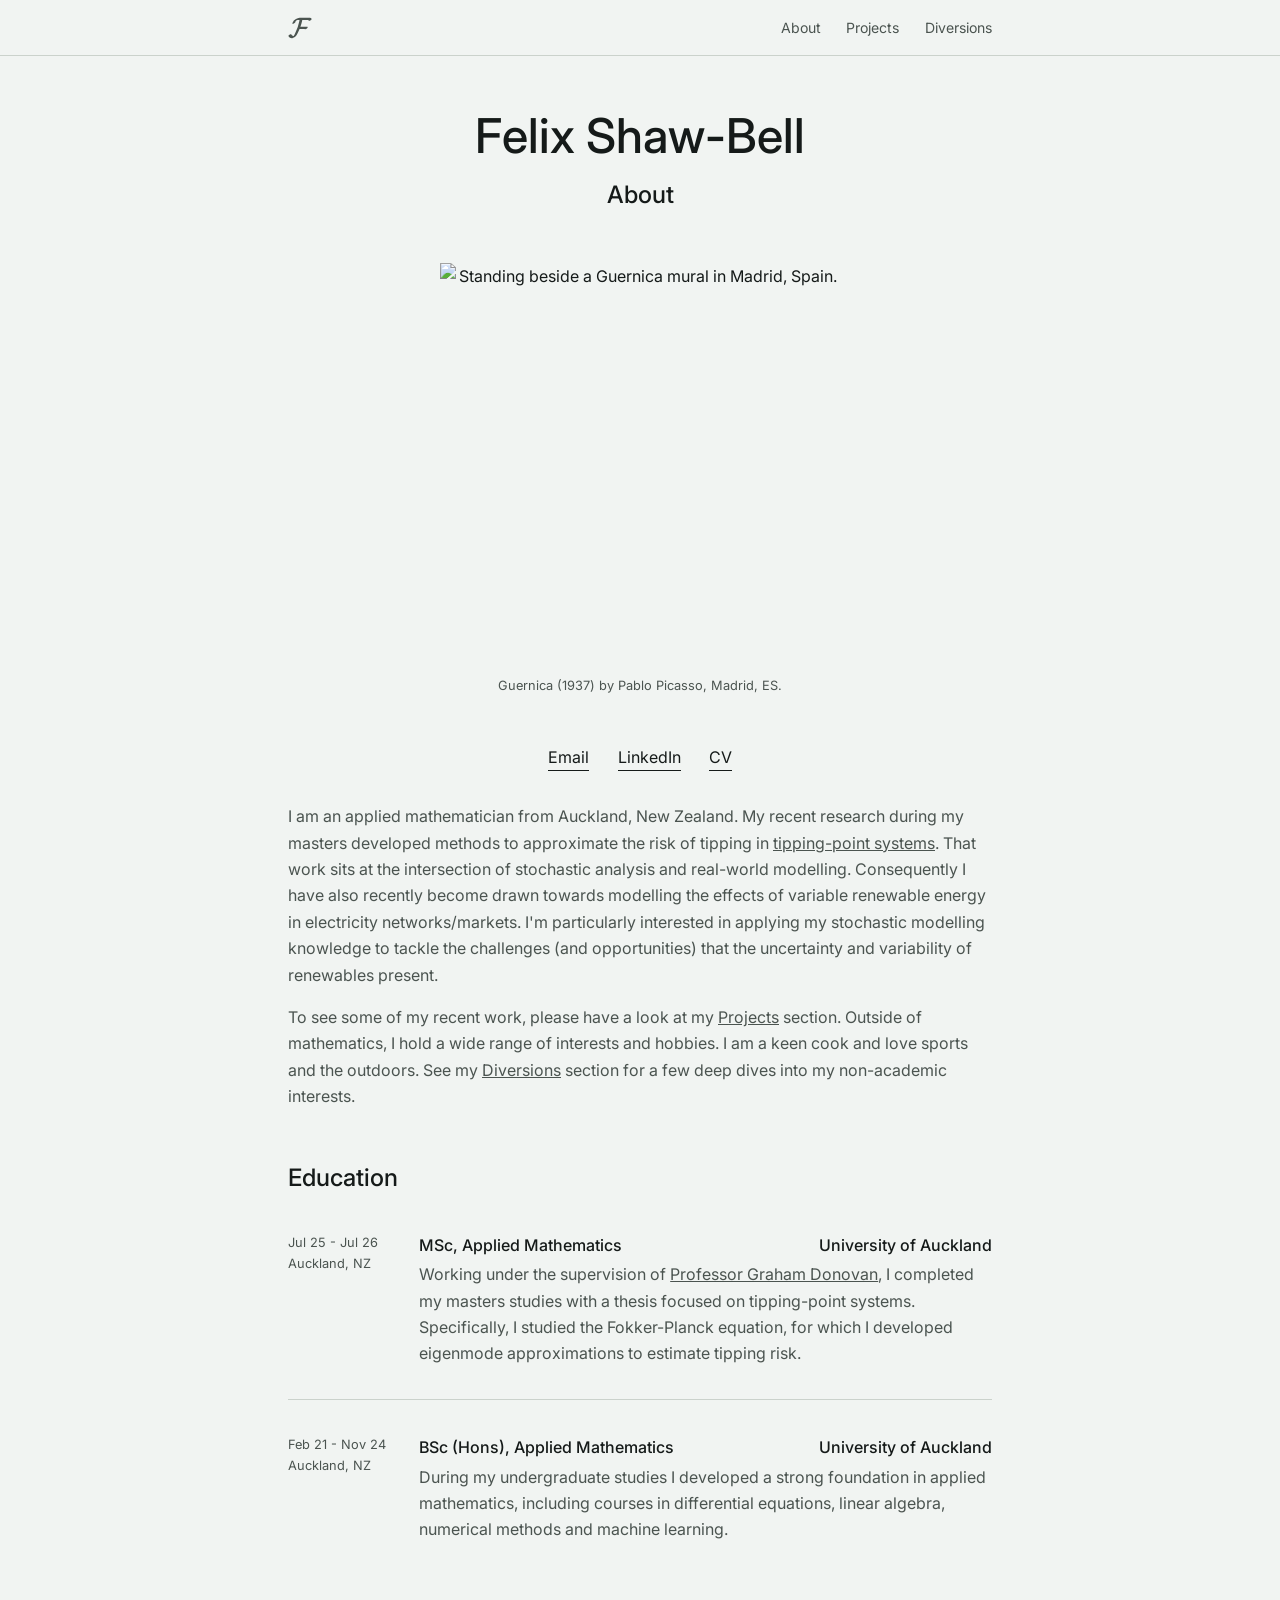
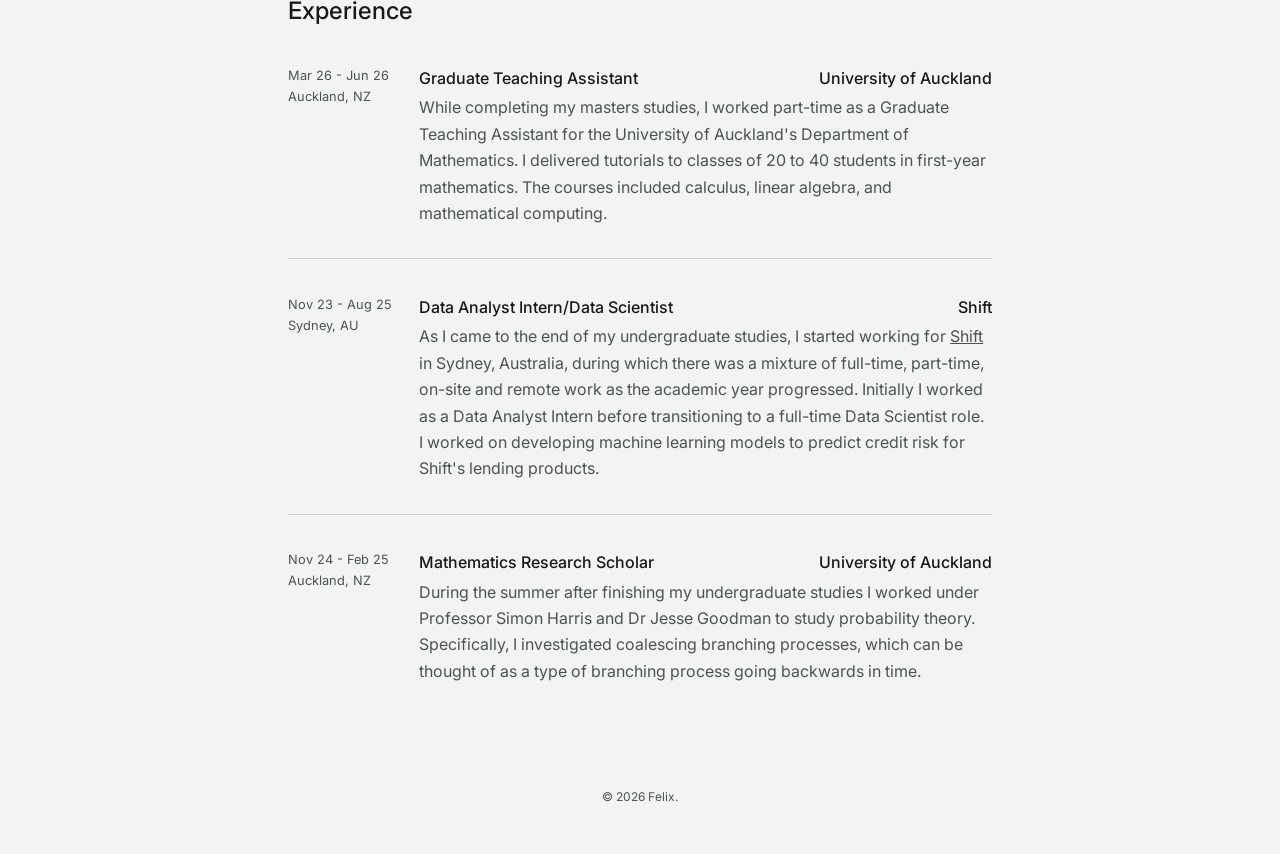
==== commit 7daf7242: "Added thesis files." ====
--- a/index.html
+++ b/index.html
@@ -39,7 +39,7 @@
       <div class="contact-row">
         <a href="mailto:fshawbell@gmail.com">Email</a>
         <a href="https://www.linkedin.com/in/felix-shaw-bell/">LinkedIn</a>
-        <a href="Felix_Shaw_Bell_CV.pdf" target="_blank" rel="noopener noreferrer">CV</a>      
+        <a href="/assets/documents/Felix_Shaw_Bell_CV.pdf" target="_blank" rel="noopener noreferrer">CV</a>      
       </div>
       <p class="body-text">
         I am an applied mathematician from Auckland, New Zealand. My recent research during my masters developed
@@ -151,11 +151,15 @@
   </section>
 </main>
 
-<footer>
-  <div class="wrap">
-    &copy; 2026 Felix.
-  </div>
-</footer>
+<div id="footer-placeholder"></div>
+
+<script>
+  fetch('/footer.html')
+    .then(res => res.text())
+    .then(html => {
+      document.getElementById('footer-placeholder').innerHTML = html;
+    });
+</script>
 
 </body>
 </html>
--- a/styles.css
+++ b/styles.css
@@ -180,7 +180,7 @@
 
 /* ---------- Figures ---------- */
 figure {
-margin: 3rem 0rem 0rem;
+margin: 3rem 0rem 3rem;
 text-align: center;
 }
 section.block > .wrap figure:first-child {
@@ -205,7 +205,7 @@
 position: relative;
 display: inline-block;
 max-width: 100%;
-width: 2rem;
+width: 1.5rem;
 }
 
 .image-hover__base,
@@ -333,7 +333,7 @@
   display: flex;
   flex-direction: column;
   grid-template-columns: repeat(auto-fit, minmax(220px, 1fr));
-  margin-top: 2rem;
+  margin-top: 3rem;
 }
 .card-link {
   padding: 1.5rem 0 1.5rem;
@@ -359,7 +359,10 @@
 }
 
 footer{
-padding: 2.4rem 0 3rem;
-color: var(--ink-soft);
-font-size: 0.75rem;
-}
+  padding: 2.4rem 0 3rem;
+  color: var(--ink-soft);
+  font-size: 0.75rem;
+  display: flex;
+  flex-wrap: wrap;
+  justify-content: space-between;
+}
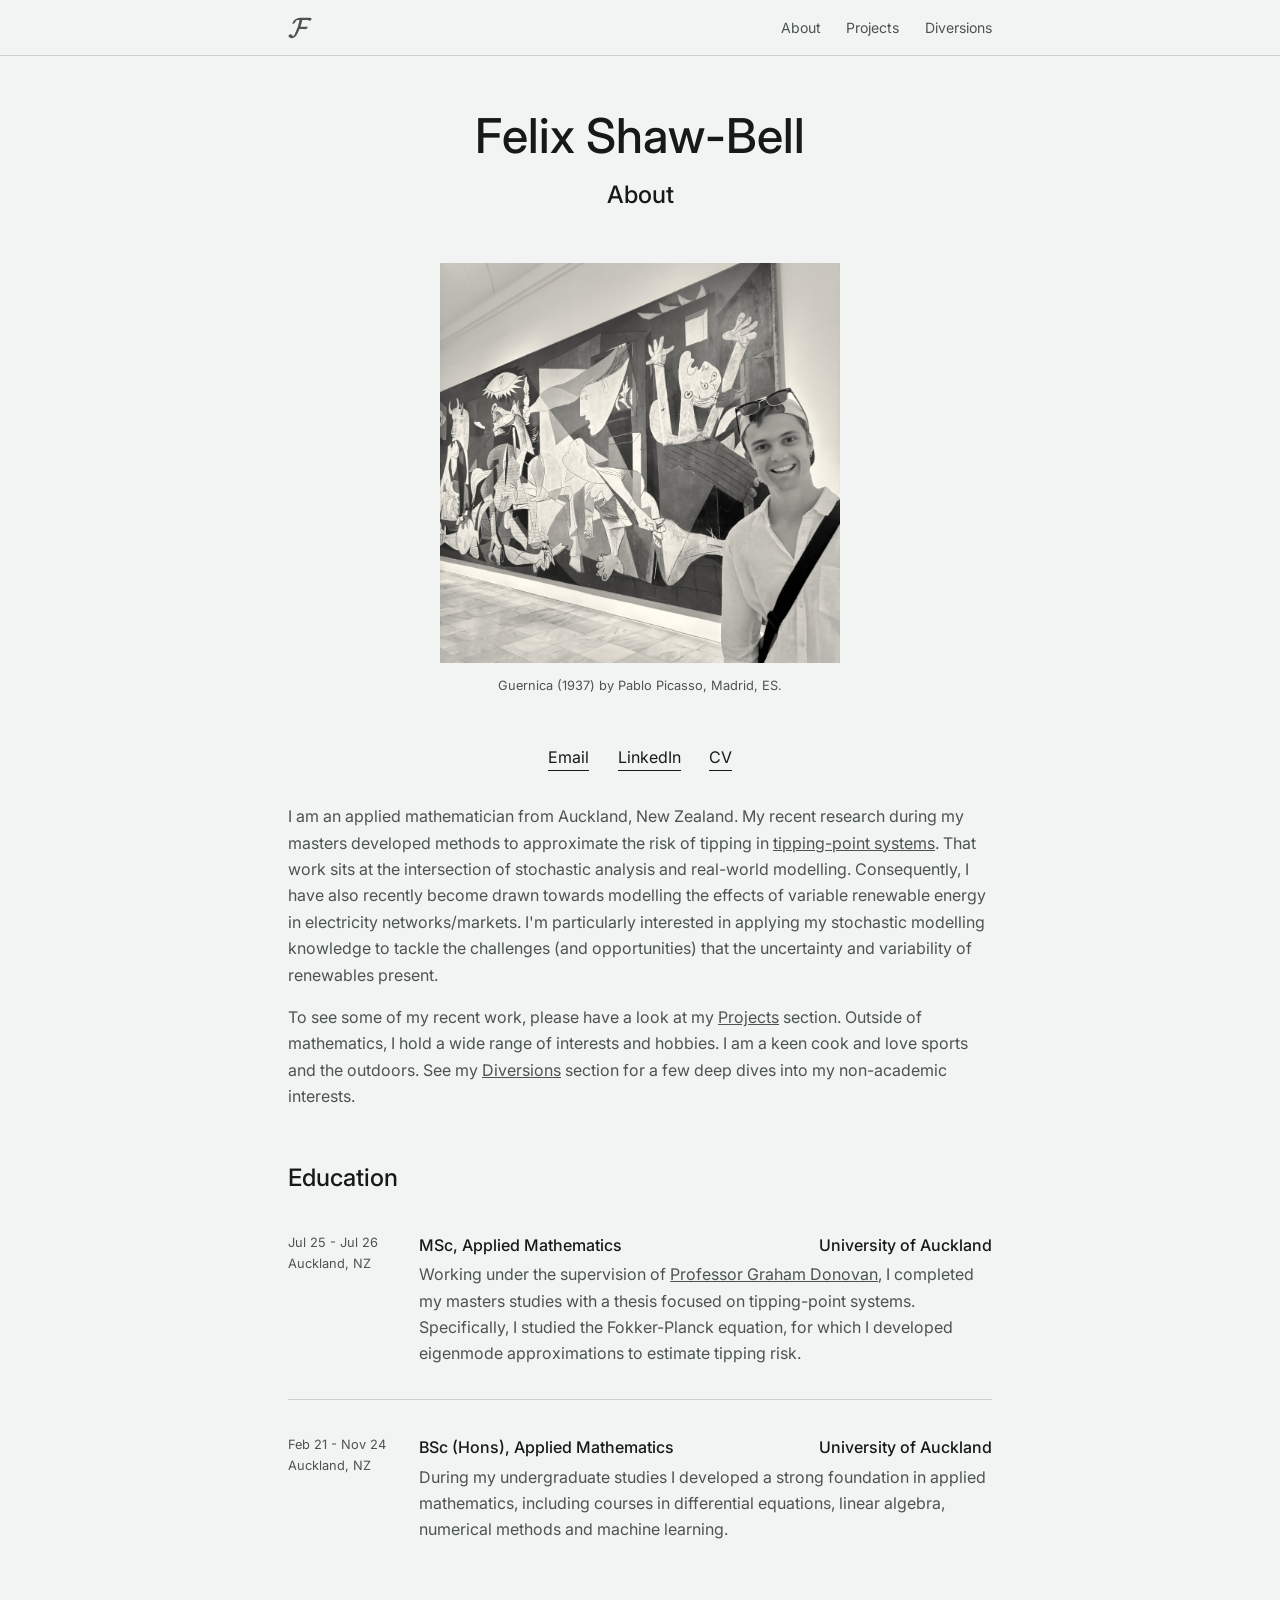
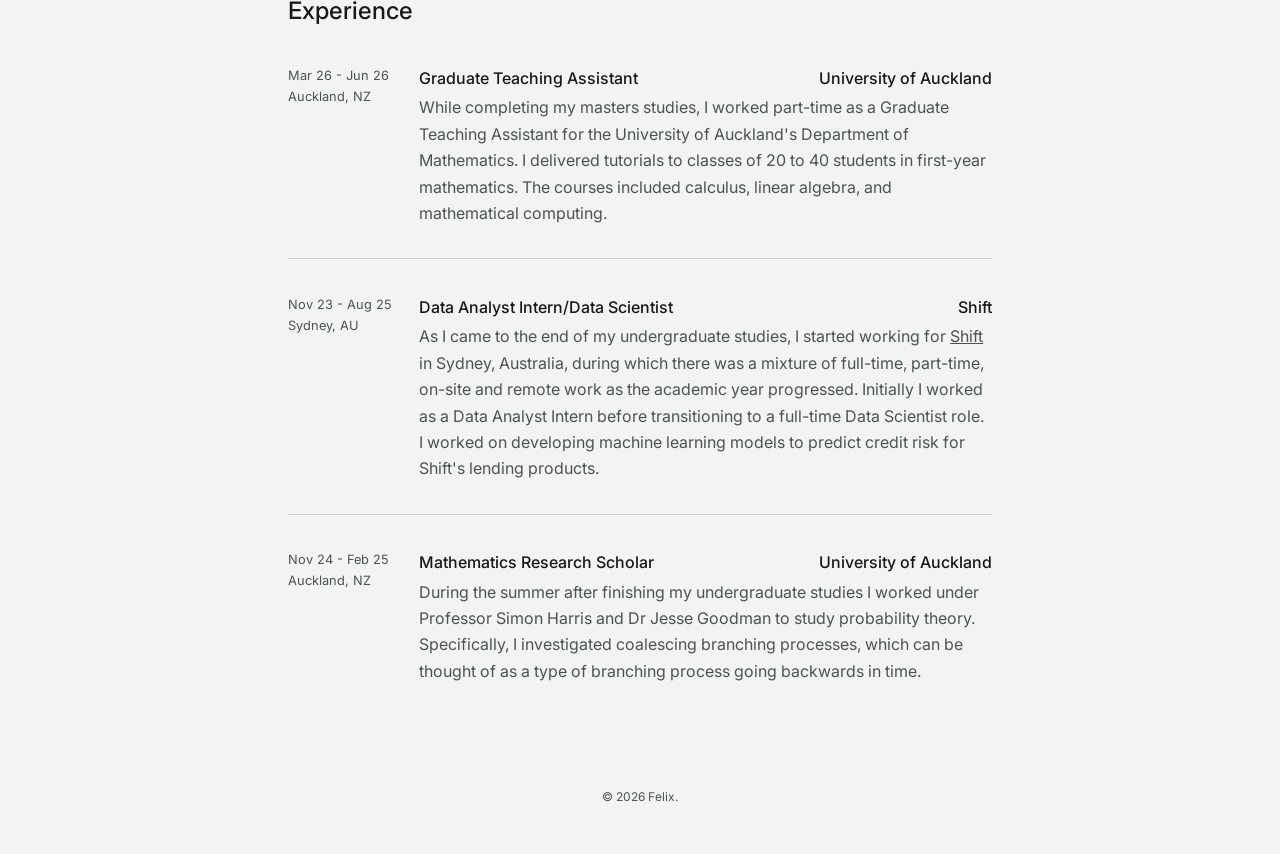
==== commit 2b0f6d26: "Changed images to JPEG." ====
--- a/index.html
+++ b/index.html
@@ -5,11 +5,11 @@
   <meta charset="UTF-8">
   <meta name="viewport" content="width=device-width, initial-scale=1.0">
   <title>Felix Shaw-Bell</title>
-  <link rel="icon" type="image/svg+xml" href="images/letter_F_logo_ink.svg">
+  <link rel="icon" type="image/svg+xml" href="/assets/images/letter_F_logo_ink.svg">
   <link rel="preconnect" href="https://fonts.googleapis.com">
   <link rel="preconnect" href="https://fonts.gstatic.com" crossorigin>
   <link href="https://fonts.googleapis.com/css2?family=Fraunces:opsz,wght@9..144,400;9..144,500;9..144,600&family=Inter:wght@400;500;600&family=JetBrains+Mono:wght@400;500&display=swap" rel="stylesheet">
-  <link rel="stylesheet" href="styles.css">
+  <link rel="stylesheet" href="/styles.css">
 </head>
 
 <body>
@@ -33,7 +33,7 @@
         <h2 class="subtitle">About</h2>
       </div>
       <figure class="figure">
-        <img src="assets/images/Guernica.png" alt="Standing beside a Guernica mural in Madrid, Spain." width="400" height="400">
+        <img src="assets/images/Guernica.jpg" alt="Standing beside a Guernica mural in Madrid, Spain." width="400" height="400">
         <figcaption class="figure-caption">Guernica (1937) by Pablo Picasso, Madrid, ES.</figcaption>
       </figure>
       <div class="contact-row">
@@ -46,7 +46,7 @@
         methods to approximate the risk of tipping in
         <a href="https://en.wikipedia.org/wiki/Tipping_points_in_the_climate_system">tipping-point systems</a>.
         That work sits at the intersection of stochastic analysis and
-        real-world modelling. Consequently I have also recently become drawn towards modelling the effects of variable renewable energy in electricity networks/markets. I'm particularly interested in applying my stochastic modelling knowledge to tackle the challenges (and opportunities) that the uncertainty and variability of renewables present.
+        real-world modelling. Consequently, I have also recently become drawn towards modelling the effects of variable renewable energy in electricity networks/markets. I'm particularly interested in applying my stochastic modelling knowledge to tackle the challenges (and opportunities) that the uncertainty and variability of renewables present.
       </p>
       <p class="body-text">
         To see some of my recent work, please have a look at my <a href="/projects.html">Projects</a> section. Outside of mathematics, I hold a wide range of interests and hobbies. I am a keen cook and love sports and the outdoors. See my <a href="/diversions.html">Diversions</a> section for 
